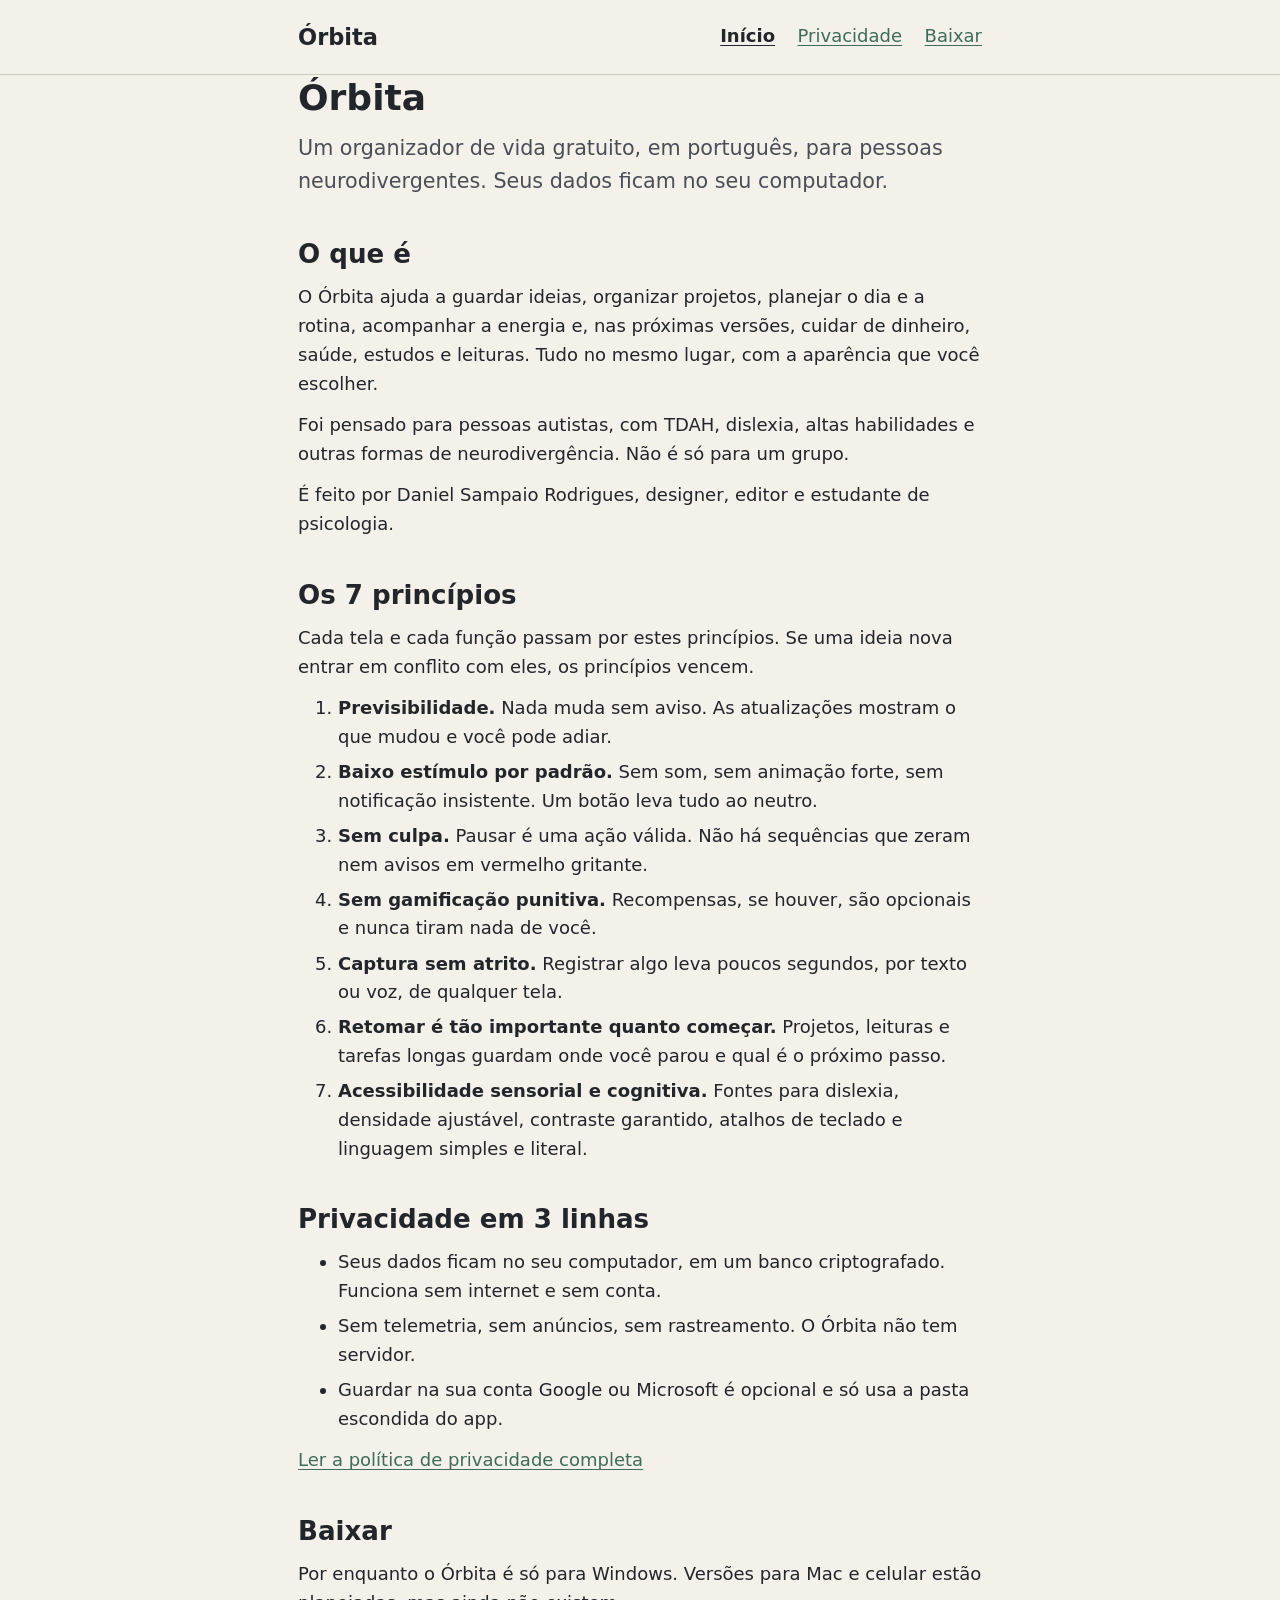
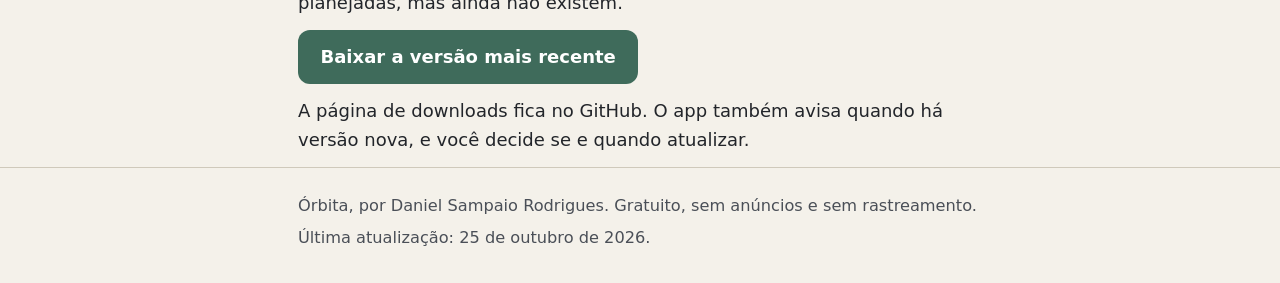
==== index.html @ ed826927 "Páginas públicas: apresentação e política de privacidade Co-Authored-By: Claude Opus 5.5 <noreply@an" ====
<!doctype html>
<html lang="pt-BR">
<head>
  <meta charset="utf-8">
  <meta name="viewport" content="width=device-width, initial-scale=1">
  <title>Órbita – organizador de vida para pessoas neurodivergentes</title>
  <meta name="description" content="O Órbita é um organizador de vida gratuito, em português, para pessoas neurodivergentes. Os dados ficam no seu computador.">
  <meta name="color-scheme" content="light dark">
  <style>
    :root{--bg:#f4f1ea;--fg:#22252a;--muted:#4a4f57;--accent:#3f6b5b;--panel:#ebe7dd;--line:#cfc9bb;--on-accent:#fff}
    @media (prefers-color-scheme:dark){:root{--bg:#15181b;--fg:#e8eae6;--muted:#b4bab4;--accent:#8fc1a9;--panel:#1e2327;--line:#3a4247;--on-accent:#15181b}}
    *{box-sizing:border-box}
    html{font-size:18px;-webkit-text-size-adjust:100%}
    body{margin:0;background:var(--bg);color:var(--fg);font-family:"Atkinson Hyperlegible","Atkinson Hyperlegible Next",system-ui,-apple-system,"Segoe UI",Roboto,"Helvetica Neue",Arial,sans-serif;line-height:1.6}
    .wrap{max-width:40rem;margin:0 auto;padding:0 1rem}
    header{border-bottom:1px solid var(--line)}
    header .wrap{display:flex;flex-wrap:wrap;align-items:center;justify-content:space-between;gap:.5rem 1.5rem;padding-top:.9rem;padding-bottom:.9rem}
    .brand{font-weight:650;font-size:1.25rem;color:var(--fg);text-decoration:none}
    nav ul{list-style:none;margin:0;padding:0;display:flex;flex-wrap:wrap;gap:.25rem 1.25rem}
    a{color:var(--accent);text-decoration:underline;text-underline-offset:.15em;text-decoration-thickness:.08em}
    a:hover{text-decoration-thickness:.16em}
    a:focus-visible{outline:3px solid var(--accent);outline-offset:3px;border-radius:4px}
    nav a[aria-current="page"]{color:var(--fg);font-weight:650}
    main{padding-top:2rem;padding-bottom:3rem}
    h1,h2,h3{font-weight:650;line-height:1.25;margin:2.2rem 0 .6rem}
    h1{font-size:2rem;margin-top:0}
    h2{font-size:1.45rem}
    h3{font-size:1.15rem}
    p,ul,ol{margin:.7rem 0}
    li{margin:.35rem 0}
    .lead{font-size:1.15rem;color:var(--muted)}
    .box{background:var(--panel);border:1px solid var(--line);border-radius:12px;padding:1rem 1.25rem;margin:1.25rem 0}
    .box>:first-child{margin-top:0}.box>:last-child{margin-bottom:0}
    .btn{display:inline-block;background:var(--accent);color:var(--on-accent);font-weight:650;text-decoration:none;padding:.7rem 1.25rem;border-radius:12px}
    .btn:hover{text-decoration:underline}
    .btn:focus-visible{outline:3px solid var(--fg);outline-offset:3px}
    footer{border-top:1px solid var(--line);color:var(--muted);font-size:.9rem}
    footer .wrap{padding-top:1.1rem;padding-bottom:1.5rem}
    footer p{margin:.3rem 0}
    code{font-family:ui-monospace,Consolas,monospace;font-size:.9em;background:var(--panel);padding:.05em .3em;border-radius:6px}
    @media (max-width:30rem){html{font-size:17px}h1{font-size:1.7rem}}
  </style>
</head>
<body>
<header><div class="wrap"><a class="brand" href="index.html">Órbita</a><nav aria-label="Principal"><ul><li><a href="index.html" aria-current="page">Início</a></li><li><a href="privacidade.html">Privacidade</a></li><li><a href="https://github.com/DanielSampaioRodrigues/orbita-versoes/releases/latest">Baixar</a></li></ul></nav></div></header>
<main class="wrap">
  <h1>Órbita</h1>
  <p class="lead">Um organizador de vida gratuito, em português, para pessoas neurodivergentes. Seus dados ficam no seu computador.</p>

  <h2>O que é</h2>
  <p>O Órbita ajuda a guardar ideias, organizar projetos, planejar o dia e a rotina, acompanhar a energia e, nas próximas versões, cuidar de dinheiro, saúde, estudos e leituras. Tudo no mesmo lugar, com a aparência que você escolher.</p>
  <p>Foi pensado para pessoas autistas, com TDAH, dislexia, altas habilidades e outras formas de neurodivergência. Não é só para um grupo.</p>
  <p>É feito por Daniel Sampaio Rodrigues, designer, editor e estudante de psicologia.</p>

  <h2>Os 7 princípios</h2>
  <p>Cada tela e cada função passam por estes princípios. Se uma ideia nova entrar em conflito com eles, os princípios vencem.</p>
  <ol>
    <li><strong>Previsibilidade.</strong> Nada muda sem aviso. As atualizações mostram o que mudou e você pode adiar.</li>
    <li><strong>Baixo estímulo por padrão.</strong> Sem som, sem animação forte, sem notificação insistente. Um botão leva tudo ao neutro.</li>
    <li><strong>Sem culpa.</strong> Pausar é uma ação válida. Não há sequências que zeram nem avisos em vermelho gritante.</li>
    <li><strong>Sem gamificação punitiva.</strong> Recompensas, se houver, são opcionais e nunca tiram nada de você.</li>
    <li><strong>Captura sem atrito.</strong> Registrar algo leva poucos segundos, por texto ou voz, de qualquer tela.</li>
    <li><strong>Retomar é tão importante quanto começar.</strong> Projetos, leituras e tarefas longas guardam onde você parou e qual é o próximo passo.</li>
    <li><strong>Acessibilidade sensorial e cognitiva.</strong> Fontes para dislexia, densidade ajustável, contraste garantido, atalhos de teclado e linguagem simples e literal.</li>
  </ol>

  <h2>Privacidade em 3 linhas</h2>
  <ul>
    <li>Seus dados ficam no seu computador, em um banco criptografado. Funciona sem internet e sem conta.</li>
    <li>Sem telemetria, sem anúncios, sem rastreamento. O Órbita não tem servidor.</li>
    <li>Guardar na sua conta Google ou Microsoft é opcional e só usa a pasta escondida do app.</li>
  </ul>
  <p><a href="privacidade.html">Ler a política de privacidade completa</a></p>

  <h2>Baixar</h2>
  <p>Por enquanto o Órbita é só para Windows. Versões para Mac e celular estão planejadas, mas ainda não existem.</p>
  <p><a class="btn" href="https://github.com/DanielSampaioRodrigues/orbita-versoes/releases/latest">Baixar a versão mais recente</a></p>
  <p>A página de downloads fica no GitHub. O app também avisa quando há versão nova, e você decide se e quando atualizar.</p>
</main>
<footer><div class="wrap"><p>Órbita, por Daniel Sampaio Rodrigues. Gratuito, sem anúncios e sem rastreamento.</p><p>Última atualização: 25 de outubro de 2026.</p></div></footer>
</body>
</html>
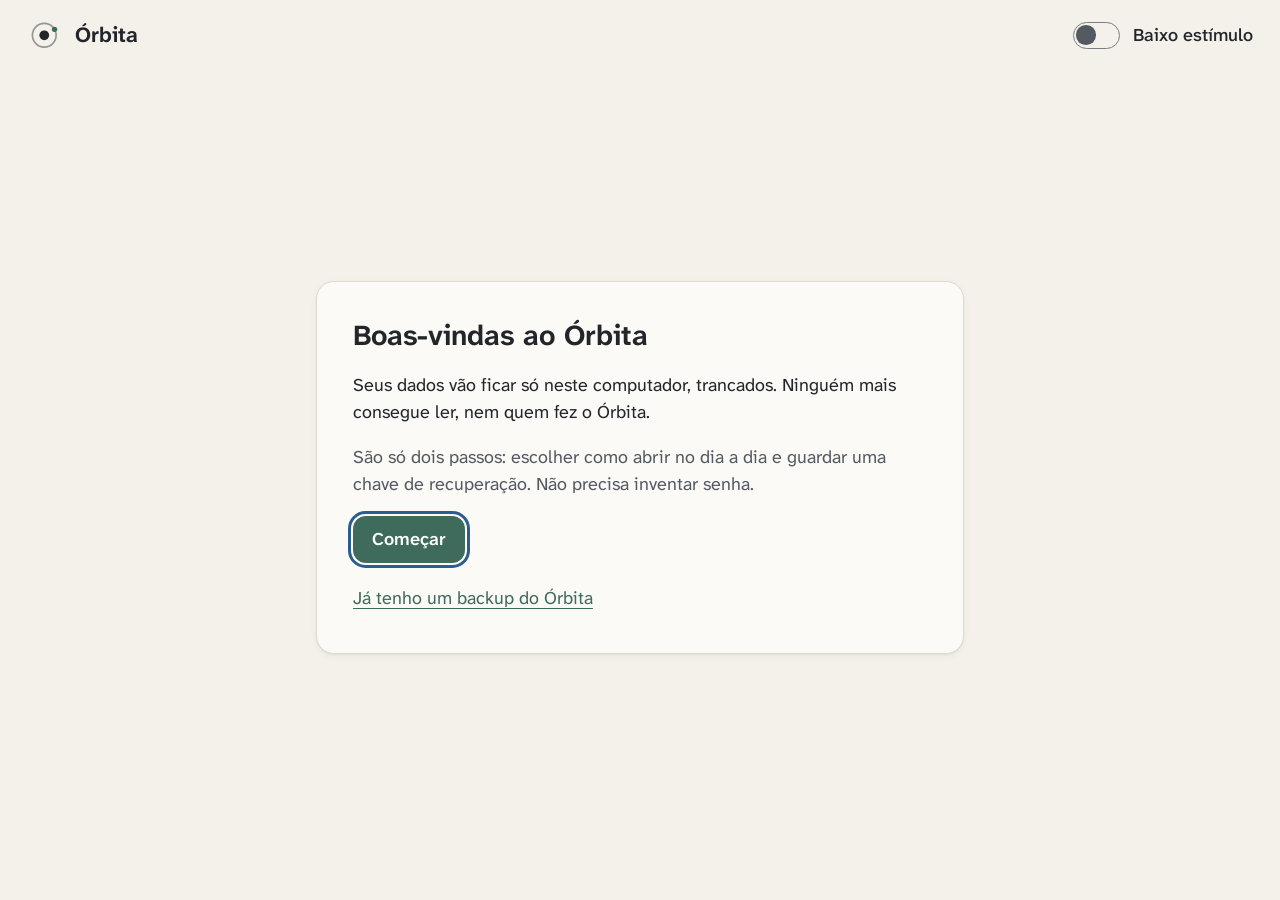
==== commit 56440214: "Versão de navegador 0.44.4 Arquivos prontos da versão de navegador (iPad) do Órbita, montados a part" ====
--- a/index.html
+++ b/index.html
@@ -1,82 +1,20 @@
 <!doctype html>
 <html lang="pt-BR">
-<head>
-  <meta charset="utf-8">
-  <meta name="viewport" content="width=device-width, initial-scale=1">
-  <title>Órbita – organizador de vida para pessoas neurodivergentes</title>
-  <meta name="description" content="O Órbita é um organizador de vida gratuito, em português, para pessoas neurodivergentes. Os dados ficam no seu computador.">
-  <meta name="color-scheme" content="light dark">
-  <style>
-    :root{--bg:#f4f1ea;--fg:#22252a;--muted:#4a4f57;--accent:#3f6b5b;--panel:#ebe7dd;--line:#cfc9bb;--on-accent:#fff}
-    @media (prefers-color-scheme:dark){:root{--bg:#15181b;--fg:#e8eae6;--muted:#b4bab4;--accent:#8fc1a9;--panel:#1e2327;--line:#3a4247;--on-accent:#15181b}}
-    *{box-sizing:border-box}
-    html{font-size:18px;-webkit-text-size-adjust:100%}
-    body{margin:0;background:var(--bg);color:var(--fg);font-family:"Atkinson Hyperlegible","Atkinson Hyperlegible Next",system-ui,-apple-system,"Segoe UI",Roboto,"Helvetica Neue",Arial,sans-serif;line-height:1.6}
-    .wrap{max-width:40rem;margin:0 auto;padding:0 1rem}
-    header{border-bottom:1px solid var(--line)}
-    header .wrap{display:flex;flex-wrap:wrap;align-items:center;justify-content:space-between;gap:.5rem 1.5rem;padding-top:.9rem;padding-bottom:.9rem}
-    .brand{font-weight:650;font-size:1.25rem;color:var(--fg);text-decoration:none}
-    nav ul{list-style:none;margin:0;padding:0;display:flex;flex-wrap:wrap;gap:.25rem 1.25rem}
-    a{color:var(--accent);text-decoration:underline;text-underline-offset:.15em;text-decoration-thickness:.08em}
-    a:hover{text-decoration-thickness:.16em}
-    a:focus-visible{outline:3px solid var(--accent);outline-offset:3px;border-radius:4px}
-    nav a[aria-current="page"]{color:var(--fg);font-weight:650}
-    main{padding-top:2rem;padding-bottom:3rem}
-    h1,h2,h3{font-weight:650;line-height:1.25;margin:2.2rem 0 .6rem}
-    h1{font-size:2rem;margin-top:0}
-    h2{font-size:1.45rem}
-    h3{font-size:1.15rem}
-    p,ul,ol{margin:.7rem 0}
-    li{margin:.35rem 0}
-    .lead{font-size:1.15rem;color:var(--muted)}
-    .box{background:var(--panel);border:1px solid var(--line);border-radius:12px;padding:1rem 1.25rem;margin:1.25rem 0}
-    .box>:first-child{margin-top:0}.box>:last-child{margin-bottom:0}
-    .btn{display:inline-block;background:var(--accent);color:var(--on-accent);font-weight:650;text-decoration:none;padding:.7rem 1.25rem;border-radius:12px}
-    .btn:hover{text-decoration:underline}
-    .btn:focus-visible{outline:3px solid var(--fg);outline-offset:3px}
-    footer{border-top:1px solid var(--line);color:var(--muted);font-size:.9rem}
-    footer .wrap{padding-top:1.1rem;padding-bottom:1.5rem}
-    footer p{margin:.3rem 0}
-    code{font-family:ui-monospace,Consolas,monospace;font-size:.9em;background:var(--panel);padding:.05em .3em;border-radius:6px}
-    @media (max-width:30rem){html{font-size:17px}h1{font-size:1.7rem}}
-  </style>
-</head>
-<body>
-<header><div class="wrap"><a class="brand" href="index.html">Órbita</a><nav aria-label="Principal"><ul><li><a href="index.html" aria-current="page">Início</a></li><li><a href="privacidade.html">Privacidade</a></li><li><a href="https://github.com/DanielSampaioRodrigues/orbita-versoes/releases/latest">Baixar</a></li></ul></nav></div></header>
-<main class="wrap">
-  <h1>Órbita</h1>
-  <p class="lead">Um organizador de vida gratuito, em português, para pessoas neurodivergentes. Seus dados ficam no seu computador.</p>
-
-  <h2>O que é</h2>
-  <p>O Órbita ajuda a guardar ideias, organizar projetos, planejar o dia e a rotina, acompanhar a energia e, nas próximas versões, cuidar de dinheiro, saúde, estudos e leituras. Tudo no mesmo lugar, com a aparência que você escolher.</p>
-  <p>Foi pensado para pessoas autistas, com TDAH, dislexia, altas habilidades e outras formas de neurodivergência. Não é só para um grupo.</p>
-  <p>É feito por Daniel Sampaio Rodrigues, designer, editor e estudante de psicologia.</p>
-
-  <h2>Os 7 princípios</h2>
-  <p>Cada tela e cada função passam por estes princípios. Se uma ideia nova entrar em conflito com eles, os princípios vencem.</p>
-  <ol>
-    <li><strong>Previsibilidade.</strong> Nada muda sem aviso. As atualizações mostram o que mudou e você pode adiar.</li>
-    <li><strong>Baixo estímulo por padrão.</strong> Sem som, sem animação forte, sem notificação insistente. Um botão leva tudo ao neutro.</li>
-    <li><strong>Sem culpa.</strong> Pausar é uma ação válida. Não há sequências que zeram nem avisos em vermelho gritante.</li>
-    <li><strong>Sem gamificação punitiva.</strong> Recompensas, se houver, são opcionais e nunca tiram nada de você.</li>
-    <li><strong>Captura sem atrito.</strong> Registrar algo leva poucos segundos, por texto ou voz, de qualquer tela.</li>
-    <li><strong>Retomar é tão importante quanto começar.</strong> Projetos, leituras e tarefas longas guardam onde você parou e qual é o próximo passo.</li>
-    <li><strong>Acessibilidade sensorial e cognitiva.</strong> Fontes para dislexia, densidade ajustável, contraste garantido, atalhos de teclado e linguagem simples e literal.</li>
-  </ol>
-
-  <h2>Privacidade em 3 linhas</h2>
-  <ul>
-    <li>Seus dados ficam no seu computador, em um banco criptografado. Funciona sem internet e sem conta.</li>
-    <li>Sem telemetria, sem anúncios, sem rastreamento. O Órbita não tem servidor.</li>
-    <li>Guardar na sua conta Google ou Microsoft é opcional e só usa a pasta escondida do app.</li>
-  </ul>
-  <p><a href="privacidade.html">Ler a política de privacidade completa</a></p>
-
-  <h2>Baixar</h2>
-  <p>Por enquanto o Órbita é só para Windows. Versões para Mac e celular estão planejadas, mas ainda não existem.</p>
-  <p><a class="btn" href="https://github.com/DanielSampaioRodrigues/orbita-versoes/releases/latest">Baixar a versão mais recente</a></p>
-  <p>A página de downloads fica no GitHub. O app também avisa quando há versão nova, e você decide se e quando atualizar.</p>
-</main>
-<footer><div class="wrap"><p>Órbita, por Daniel Sampaio Rodrigues. Gratuito, sem anúncios e sem rastreamento.</p><p>Última atualização: 25 de outubro de 2026.</p></div></footer>
-</body>
+  <head>
+    <meta charset="UTF-8" />
+    <meta name="viewport" content="width=device-width, initial-scale=1.0, viewport-fit=cover" />
+    <title>Órbita</title>
+    <script type="module" crossorigin src="./assets/index-BntB3sPB.js"></script>
+    <link rel="stylesheet" crossorigin href="./assets/index-CWTsetnq.css">
+      <link rel="manifest" href="./manifest.webmanifest" />
+    <link rel="apple-touch-icon" href="./icone-180.png" />
+    <meta name="apple-mobile-web-app-capable" content="yes" />
+    <meta name="mobile-web-app-capable" content="yes" />
+    <meta name="apple-mobile-web-app-title" content="Órbita" />
+    <meta name="apple-mobile-web-app-status-bar-style" content="default" />
+    <meta name="theme-color" content="#f3efe6" />
+  </head>
+  <body>
+    <div id="raiz"></div>
+  </body>
 </html>
--- a/assets/index-CWTsetnq.css
+++ b/assets/index-CWTsetnq.css
@@ -0,0 +1 @@
+@font-face{font-family:Atkinson Hyperlegible Next Variable;font-style:normal;font-display:swap;font-weight:200 800;src:url(./atkinson-hyperlegible-next-latin-ext-wght-normal-C6vrW8VD.woff2)format("woff2-variations");unicode-range:U+100-2BA,U+2BD-2C5,U+2C7-2CC,U+2CE-2D7,U+2DD-2FF,U+304,U+308,U+329,U+1D00-1DBF,U+1E00-1E9F,U+1EF2-1EFF,U+2020,U+20A0-20AB,U+20AD-20C0,U+2113,U+2C60-2C7F,U+A720-A7FF}@font-face{font-family:Atkinson Hyperlegible Next Variable;font-style:normal;font-display:swap;font-weight:200 800;src:url(./atkinson-hyperlegible-next-latin-wght-normal-BcXVPD7q.woff2)format("woff2-variations");unicode-range:U+??,U+131,U+152-153,U+2BB-2BC,U+2C6,U+2DA,U+2DC,U+304,U+308,U+329,U+2000-206F,U+20AC,U+2122,U+2191,U+2193,U+2212,U+2215,U+FEFF,U+FFFD}@font-face{font-family:Lexend Variable;font-style:normal;font-display:swap;font-weight:100 900;src:url(./lexend-vietnamese-wght-normal-RvljkFvg.woff2)format("woff2-variations");unicode-range:U+102-103,U+110-111,U+128-129,U+168-169,U+1A0-1A1,U+1AF-1B0,U+300-301,U+303-304,U+308-309,U+323,U+329,U+1EA0-1EF9,U+20AB}@font-face{font-family:Lexend Variable;font-style:normal;font-display:swap;font-weight:100 900;src:url(./lexend-latin-ext-wght-normal-B6JQhE1e.woff2)format("woff2-variations");unicode-range:U+100-2BA,U+2BD-2C5,U+2C7-2CC,U+2CE-2D7,U+2DD-2FF,U+304,U+308,U+329,U+1D00-1DBF,U+1E00-1E9F,U+1EF2-1EFF,U+2020,U+20A0-20AB,U+20AD-20C0,U+2113,U+2C60-2C7F,U+A720-A7FF}@font-face{font-family:Lexend Variable;font-style:normal;font-display:swap;font-weight:100 900;src:url(./lexend-latin-wght-normal-ci0D1wrL.woff2)format("woff2-variations");unicode-range:U+??,U+131,U+152-153,U+2BB-2BC,U+2C6,U+2DA,U+2DC,U+304,U+308,U+329,U+2000-206F,U+20AC,U+2122,U+2191,U+2193,U+2212,U+2215,U+FEFF,U+FFFD}@font-face{font-family:OpenDyslexic;font-style:normal;font-weight:400;font-display:swap;src:url(./OpenDyslexic-Regular-lDhYFwX0.woff2)format("woff2")}@font-face{font-family:OpenDyslexic;font-style:normal;font-weight:700;font-display:swap;src:url(./OpenDyslexic-Bold---3zZrhu.woff2)format("woff2")}:root{--fonte-texto:"Atkinson Hyperlegible Next Variable", "Segoe UI", sans-serif;--tamanho-base:18px;--densidade:1;--espaco-letras:0em;--altura-linha:1.5;--espaco-1:calc(.25rem * var(--densidade));--espaco-2:calc(.5rem * var(--densidade));--espaco-3:calc(.75rem * var(--densidade));--espaco-4:calc(1rem * var(--densidade));--espaco-5:calc(1.5rem * var(--densidade));--espaco-6:calc(2rem * var(--densidade));--espaco-7:calc(3rem * var(--densidade));--multiplicador-cantos:1;--canto-pequeno:calc(.4rem * var(--multiplicador-cantos));--canto:calc(.7rem * var(--multiplicador-cantos));--canto-grande:calc(1rem * var(--multiplicador-cantos));--fundo-imagem:none;--fundo-tamanho:auto;--fundo-repetir:no-repeat;--fundo-desfoque:0px;--fundo-escurecimento:0;--opacidade-paineis:1;--opacidade-cartoes:1;--sombra:0 1px 2px #0000000d, 0 2px 8px #0000000a;--transicao:.12s ease-out;--largura-leitura:44rem}:root[data-modo=escuro]{--sombra:0 1px 2px #0000004d}:root[data-sem-sombra=true]{--sombra:none}:root[data-baixo-estimulo=true]{--transicao:0s;--sombra:none}@media (prefers-reduced-motion:reduce){:root{--transicao:0s}}:root[data-baixo-estimulo=true] *,:root[data-baixo-estimulo=true] :before,:root[data-baixo-estimulo=true] :after{transition:none!important;animation:none!important}*{box-sizing:border-box}html{font-size:var(--tamanho-base);background:var(--cor-fundo)}body:before,body:after{content:"";z-index:-1;pointer-events:none;position:fixed}body:before{inset:calc(-2 * var(--fundo-desfoque));background-image:var(--fundo-imagem);background-size:var(--fundo-tamanho);background-repeat:var(--fundo-repetir);filter:blur(var(--fundo-desfoque));background-position:50%}body:after{background:rgb(0 0 0/var(--fundo-escurecimento));inset:0}html,body,#raiz{height:100%;margin:0}body{color:var(--cor-texto);font-family:var(--fonte-texto);line-height:var(--altura-linha);letter-spacing:var(--espaco-letras);word-spacing:calc(var(--espaco-letras) * 2);-webkit-font-smoothing:antialiased;text-rendering:optimizelegibility}h1,h2,h3{margin:0;font-weight:650;line-height:1.25}h1{font-size:1.75rem}h2{font-size:1.15rem}h3{font-size:1.05rem}p{margin:0}:focus-visible,[data-focus-visible]{outline:3px solid var(--cor-foco);outline-offset:2px}:focus:not(:focus-visible):not([data-focus-visible]){outline:none}::selection{background:var(--cor-destaque);color:var(--cor-texto-sobre-destaque)}kbd{letter-spacing:0;border:1px solid var(--cor-borda-controle);border-radius:var(--canto-pequeno);background:var(--cor-superficie);min-width:1.8em;color:var(--cor-texto);text-align:center;border-bottom-width:2px;padding:.1em .5em;font-family:inherit;font-size:.85em;font-weight:600;display:inline-block}svg[stroke-linecap]{stroke-width:var(--traco-icone,2);stroke-linecap:var(--pontas-icone,round);stroke-linejoin:var(--juncao-icone,round)}[data-icones-efeito=nenhum]{--filtro-icone:none}[data-icones-efeito=rabiscado]{--filtro-icone:url(#orbita-rabiscado)}[data-icones-efeito=carimbo]{--filtro-icone:drop-shadow(.12em .12em 0 color-mix(in srgb, var(--cor-destaque) 70%, transparent))}[data-icones-efeito=brilho]{--filtro-icone:drop-shadow(0 0 .14em color-mix(in srgb, var(--cor-destaque) 80%, transparent))}svg.icone{filter:var(--filtro-icone,none)}:root[data-baixo-estimulo=true] svg.icone{filter:none}:root[data-vidro=true] .cartao,:root[data-vidro=true] .lateral{background:rgb(var(--cor-superficie-rgb) / var(--opacidade-cartoes));-webkit-backdrop-filter:blur(12px);backdrop-filter:blur(12px)}:root[data-contorno=true] :is(.conteudo,.lateral),:root[data-contorno=true] :is(.conteudo,.lateral) *{--halo:rgb(var(--cor-fundo-rgb));text-shadow:0 0 1px var(--halo), 0 0 1px var(--halo), 0 0 2px var(--halo), 0 0 3px var(--halo), 0 0 6px var(--halo), 0 0 12px var(--halo)}:root[data-contorno=true] :is(.botao.principal,.botao.principal *,.segmentado-opcao[data-selected],.segmentado-opcao[data-selected] *,input,textarea,kbd){text-shadow:none}:root[data-contorno=true][data-vidro=true] :is(.cartao,.lateral){background:rgb(var(--cor-superficie-rgb) / max(var(--opacidade-cartoes), .6))}:root[data-contorno=true] .conteudo :is(h1,h2,h3,p,.link):not(.cartao *,.cartao,.janela *,.botao *,.previa-tema *){background:rgb(var(--cor-fundo-rgb) / .72);width:-moz-fit-content;width:fit-content;box-shadow:0 0 0 .3em rgb(var(--cor-fundo-rgb) / .72);border-radius:var(--canto-pequeno)}:root[data-contorno=true] :is(.previa-tema,.previa-tema *){text-shadow:none}.botao{justify-content:center;align-items:center;gap:var(--espaco-2);min-height:2.5rem;padding:var(--espaco-2) var(--espaco-4);border:1px solid var(--cor-borda-controle);border-radius:var(--canto);background:var(--cor-superficie);color:var(--cor-texto);font:inherit;cursor:pointer;transition:background var(--transicao), border-color var(--transicao);font-weight:600;display:inline-flex}.botao[data-hovered]{background:var(--cor-superficie-alternativa)}.botao.principal{background:var(--cor-destaque);border-color:var(--cor-destaque);color:var(--cor-texto-sobre-destaque)}.botao.principal[data-hovered]{filter:brightness(1.08)}:root[data-modo=escuro] .botao.principal[data-hovered]{filter:brightness(.92)}.botao-icone{border-radius:var(--canto);width:2.4rem;height:2.4rem;color:var(--cor-texto-suave);cursor:pointer;background:0 0;border:none;place-items:center;display:inline-grid}.botao-icone[data-hovered]{background:var(--cor-superficie-alternativa);color:var(--cor-texto)}.campo{gap:var(--espaco-2);flex-direction:column;display:flex}.campo-rotulo{font-weight:600}.campo-ajuda{color:var(--cor-texto-suave);font-size:.9rem}.segmentado{gap:var(--espaco-1);padding:var(--espaco-1);border:1px solid var(--cor-borda-controle);border-radius:var(--canto);background:var(--cor-fundo);flex-wrap:wrap;width:-moz-fit-content;width:fit-content;max-width:100%;display:flex}.segmentado-opcao{padding:var(--espaco-1) var(--espaco-3);border-radius:calc(var(--canto) - .2rem);min-height:2.1rem;color:var(--cor-texto-suave);cursor:pointer;transition:background var(--transicao), color var(--transicao);align-items:center;display:inline-flex}.segmentado-opcao[data-hovered]{color:var(--cor-texto);background:var(--cor-superficie-alternativa)}.segmentado-opcao[data-selected]{background:var(--cor-destaque);color:var(--cor-texto-sobre-destaque);font-weight:600}.interruptor{align-items:center;gap:var(--espaco-3);cursor:pointer;font-weight:600;display:inline-flex}.interruptor.compacto{font-weight:500}.interruptor-trilho{border:1px solid var(--cor-borda-controle);background:var(--cor-fundo);width:2.6rem;height:1.5rem;transition:background var(--transicao);border-radius:999px;flex:none;padding:.15rem}.interruptor-bolinha{background:var(--cor-texto-suave);width:calc(1.2rem - 2px);height:calc(1.2rem - 2px);transition:transform var(--transicao);border-radius:50%;display:block}.interruptor[data-selected] .interruptor-trilho{background:var(--cor-destaque);border-color:var(--cor-destaque)}.interruptor[data-selected] .interruptor-bolinha{background:var(--cor-texto-sobre-destaque);transform:translate(1.1rem)}.interruptor[data-focus-visible]{outline:none}.interruptor[data-focus-visible] .interruptor-trilho{outline:3px solid var(--cor-foco);outline-offset:2px}.cartao{gap:var(--espaco-5);padding:var(--espaco-5);border:1px solid var(--cor-borda);border-radius:var(--canto-grande);background:var(--cor-superficie);box-shadow:var(--sombra);flex-direction:column;display:flex}.lista-simples{gap:var(--espaco-2);margin:0;padding-left:1.2em;display:grid}.teclas{align-items:center;gap:var(--espaco-1);flex-wrap:wrap;display:inline-flex}.teclas-ou{color:var(--cor-texto-suave);padding:0 var(--espaco-1);font-size:.9em}.sobreposicao{z-index:100;padding:var(--espaco-5);background:#14161a73;place-items:center;display:grid;position:fixed;inset:0}.janela{border:1px solid var(--cor-borda);border-radius:var(--canto-grande);background:var(--cor-superficie);width:min(40rem,100%);max-height:100%;overflow:auto;box-shadow:0 8px 32px #0000002e}.janela.pequena{width:min(30rem,100%)}.janela.larga{width:min(60rem,100%)}.janela-dialogo{gap:var(--espaco-4);padding:var(--espaco-5) var(--espaco-6) var(--espaco-6);outline:none;flex-direction:column;display:flex}.janela-dialogo h2{font-size:1.35rem}.janela-topo{justify-content:space-between;align-items:center;gap:var(--espaco-4);display:flex}.janela-subtitulo{margin-top:var(--espaco-3);text-transform:uppercase;letter-spacing:.06em;color:var(--cor-texto-suave);font-size:.85rem;font-weight:650}.janela-acoes{justify-content:flex-end;gap:var(--espaco-3);margin-top:var(--espaco-3);flex-wrap:wrap;display:flex}.lista-atalhos{margin:0;display:grid}.lista-atalhos>div{justify-content:space-between;align-items:center;gap:var(--espaco-4);padding:var(--espaco-2) 0;border-bottom:1px solid var(--cor-borda);display:flex}.lista-atalhos>div:last-child{border-bottom:none}.lista-atalhos dd{flex:none;margin:0}.entrada{border:1px solid var(--cor-borda-controle);border-radius:var(--canto);background:var(--cor-superficie);align-items:stretch;display:flex;overflow:hidden}.entrada:focus-within{outline:3px solid var(--cor-foco);outline-offset:2px}.entrada-texto{min-width:0;min-height:2.75rem;padding:var(--espaco-2) var(--espaco-3);color:var(--cor-texto);font:inherit;letter-spacing:inherit;background:0 0;border:none;flex:1}.entrada-texto:focus{outline:none}.entrada-texto.sozinha{border:1px solid var(--cor-borda-controle);border-radius:var(--canto);background:var(--cor-superficie)}.entrada-texto.sozinha[data-focused]{outline:3px solid var(--cor-foco);outline-offset:2px}.entrada-botao{border:none;border-left:1px solid var(--cor-borda);width:2.75rem;color:var(--cor-texto-suave);cursor:pointer;background:0 0;place-items:center;display:grid}.entrada-botao[data-hovered]{color:var(--cor-texto);background:var(--cor-superficie-alternativa)}.entrada-botao[data-focus-visible]{outline-offset:-3px}.aviso{padding:var(--espaco-2) var(--espaco-3);border-left:4px solid var(--cor-atencao);border-radius:var(--canto-pequeno);background:var(--cor-superficie-alternativa);color:var(--cor-texto)}.aviso-ok,.aviso-info{border-left-color:var(--cor-destaque)}.texto-suave{color:var(--cor-texto-suave)}.visualmente-oculto{clip:rect(0 0 0 0);white-space:nowrap;width:1px;height:1px;position:absolute;overflow:hidden}.botoes{gap:var(--espaco-3);flex-wrap:wrap;align-items:center;display:flex}.links{gap:var(--espaco-2) var(--espaco-5);flex-wrap:wrap;display:flex}.link{padding:var(--espaco-1) 0;color:var(--cor-destaque);font:inherit;text-underline-offset:.2em;cursor:pointer;background:0 0;border:none;place-self:flex-start start;text-decoration:underline}.link[data-hovered]{color:var(--cor-texto)}.botao[data-disabled]{opacity:.55;cursor:not-allowed}.botoes-grandes{gap:var(--espaco-3);display:grid}.botao.grande{min-height:3.5rem;padding:var(--espaco-3) var(--espaco-4);justify-content:flex-start;gap:var(--espaco-3)}.opcoes-cartao{gap:var(--espaco-2);display:grid}.opcao-cartao{gap:var(--espaco-3);padding:var(--espaco-3) var(--espaco-4);border:1px solid var(--cor-borda-controle);border-radius:var(--canto);background:var(--cor-superficie);cursor:pointer;transition:background var(--transicao), border-color var(--transicao);align-items:flex-start;display:flex}.opcao-cartao[data-hovered]{background:var(--cor-superficie-alternativa)}.opcao-cartao[data-selected]{border-color:var(--cor-destaque);box-shadow:inset 0 0 0 1px var(--cor-destaque)}.opcao-cartao-marca{border:2px solid var(--cor-borda-controle);border-radius:50%;flex:none;width:1.15rem;height:1.15rem;margin-top:.2em}.opcao-cartao[data-selected] .opcao-cartao-marca{border-color:var(--cor-destaque);background:radial-gradient(circle, var(--cor-destaque) 0 45%, transparent 50%)}.opcao-cartao-texto{gap:var(--espaco-1);display:grid}.opcao-cartao-nome{gap:var(--espaco-2);flex-wrap:wrap;align-items:center;font-weight:650;display:flex}.opcao-cartao-descricao{color:var(--cor-texto-suave)}.selo{background:var(--cor-destaque);color:var(--cor-texto-sobre-destaque);border-radius:999px;padding:.1em .6em;font-size:.75rem;font-weight:650}.chave{gap:var(--espaco-4);display:grid}.chave-palavras{padding:var(--espaco-4);gap:var(--espaco-2) var(--espaco-4);border:1px dashed var(--cor-borda-controle);border-radius:var(--canto);background:var(--cor-fundo);grid-template-columns:repeat(auto-fill,minmax(10rem,1fr));margin:0;list-style:none;display:grid}.chave-palavras li{align-items:baseline;gap:var(--espaco-3);display:flex}.chave-numero{color:var(--cor-texto-suave);text-align:right;min-width:1.2em;font-size:.9rem}.chave-palavra{letter-spacing:.03em;font-size:1.2rem;font-weight:650}.so-impressao{display:none}@media print{body *{visibility:hidden!important}.so-impressao,.so-impressao *{visibility:visible!important}.so-impressao{font:14pt/1.8 var(--fonte-texto);color:#000;white-space:pre-wrap;background:#fff;padding:2cm;display:block;position:fixed;inset:0}}.palavras-grade{gap:var(--espaco-3) var(--espaco-4);grid-template-columns:repeat(auto-fill,minmax(11rem,1fr));display:grid}.palavra-estado{min-height:1.4em;color:var(--cor-texto-suave);gap:var(--espaco-1);align-items:center;font-size:.85rem;display:inline-flex}.palavra-estado.ok{color:var(--cor-destaque)}.formulario{gap:var(--espaco-4);flex-direction:column;display:flex}.linha-campo{gap:var(--espaco-3);flex-wrap:wrap;align-items:flex-end;display:flex}.linha-campo .campo{flex:1;min-width:14rem}.linha-ajuste{justify-content:space-between;align-items:center;gap:var(--espaco-4);flex-wrap:wrap;display:flex}.lista-notas{margin:0;padding:0;list-style:none;display:grid}.lista-notas li{gap:var(--espaco-3);padding:var(--espaco-2) 0;border-bottom:1px solid var(--cor-borda);grid-template-columns:1fr auto auto;align-items:center;display:grid}.lista-notas li:last-child{border-bottom:none}.nota-texto{overflow-wrap:anywhere}.nota-data{color:var(--cor-texto-suave);font-size:.85rem}.cartao>.botao{align-self:flex-start}.quebra{overflow-wrap:anywhere}.pequeno{font-size:.85rem}.com-icone{align-items:center;gap:var(--espaco-2);display:inline-flex}.multilinha{resize:vertical;min-height:5rem;line-height:inherit}.lista-cartoes{gap:var(--espaco-3);margin:0;padding:0;list-style:none;display:grid}.cartao.compacto{padding:var(--espaco-4);gap:var(--espaco-3)}.cartao-projeto{text-align:left;width:100%;font:inherit;color:inherit;cursor:pointer;transition:border-color var(--transicao), background var(--transicao);flex-direction:row;justify-content:space-between;align-items:center;display:flex}.cartao-projeto[data-hovered]{border-color:var(--cor-borda-controle);background:var(--cor-superficie-alternativa)}.cartao-projeto-texto{gap:var(--espaco-1);min-width:0;display:grid}.cartao-projeto-titulo{font-size:1.05rem;font-weight:650}.cartao-projeto-seta{color:var(--cor-texto-suave);flex:none}.etiqueta-estado{border:1px solid var(--cor-borda-controle);color:var(--cor-texto-suave);background:var(--cor-superficie);border-radius:999px;flex:none;padding:.15em .7em;font-size:.8rem;font-weight:650}.estado-ativo,.estado-fazendo{border-color:var(--cor-destaque);color:var(--cor-destaque)}.menu-popover{border:1px solid var(--cor-borda-controle);border-radius:var(--canto);background:var(--cor-superficie);min-width:13rem;padding:var(--espaco-1);box-shadow:0 6px 24px #00000024}.menu{outline:none;display:grid}.menu-item{padding:var(--espaco-2) var(--espaco-3);border-radius:var(--canto-pequeno);cursor:pointer;outline:none}.menu-item[data-focused]{background:var(--cor-superficie-alternativa)}.menu-item[data-focus-visible]{outline:3px solid var(--cor-foco);outline-offset:-3px}.caixa{align-items:flex-start;gap:var(--espaco-3);cursor:pointer;flex:1;min-width:0;display:inline-flex}.caixa-quadrado{border:2px solid var(--cor-borda-controle);border-radius:var(--canto-pequeno);color:#0000;flex:none;place-items:center;width:1.25rem;height:1.25rem;margin-top:.15em;display:grid}.caixa-quadrado svg{width:.9rem;height:.9rem}.caixa[data-selected] .caixa-quadrado{background:var(--cor-destaque);border-color:var(--cor-destaque);color:var(--cor-texto-sobre-destaque)}.caixa[data-focus-visible]{outline:none}.caixa[data-focus-visible] .caixa-quadrado{outline:3px solid var(--cor-foco);outline-offset:2px}.recado-area{left:50%;bottom:var(--espaco-5);z-index:20;pointer-events:none;position:fixed;transform:translate(-50%)}.recado{padding:var(--espaco-2) var(--espaco-4);border-radius:var(--canto);background:var(--cor-texto);color:var(--cor-fundo);box-shadow:0 4px 16px #0000002e}button.segmentado-opcao{font:inherit;letter-spacing:inherit;background:0 0;border:none}.linha-campos{gap:var(--espaco-3);flex-wrap:wrap;display:flex}.linha-campos .campo{flex:1;min-width:9rem}.janela-acoes .separado{margin-right:auto}input[type=date].entrada-texto,input[type=time].entrada-texto{color-scheme:inherit}.grade-temas,.grade-fundos{gap:var(--espaco-3);grid-template-columns:repeat(auto-fill,minmax(8.5rem,1fr));display:grid}.opcao-tema,.opcao-fundo{gap:var(--espaco-2);padding:var(--espaco-2);border:1px solid var(--cor-borda);border-radius:var(--canto);cursor:pointer;font-size:.9rem;display:grid}.opcao-tema[data-hovered],.opcao-fundo[data-hovered]{background:var(--cor-superficie-alternativa)}.opcao-tema[data-selected],.opcao-fundo[data-selected]{border-color:var(--cor-destaque);box-shadow:inset 0 0 0 2px var(--cor-destaque);font-weight:650}.opcao-tema[data-focus-visible],.opcao-fundo[data-focus-visible]{outline:3px solid var(--cor-foco);outline-offset:2px}.amostra-tema{border:1px solid var(--cor-borda);height:4.5rem;padding:var(--espaco-2);place-items:center;display:grid}.amostra-painel{border:1px solid;border-radius:4px;gap:4px;width:80%;padding:6px;display:grid}.amostra-linha{border-radius:2px;height:4px;display:block}.amostra-linha.curta{width:60%}.amostra-botao{border-radius:3px;width:40%;height:8px;margin-top:2px;display:block}.amostra-fundo{border:1px solid var(--cor-borda);border-radius:var(--canto-pequeno);height:4.5rem;color:var(--cor-texto-suave);background-position:50%;place-items:center;display:grid}.controle-deslizante{gap:var(--espaco-2);display:grid}.trilho{height:1.75rem;position:relative}.trilho:before{content:"";background:var(--cor-superficie-alternativa);border:1px solid var(--cor-borda-controle);border-radius:3px;height:6px;position:absolute;top:50%;left:0;right:0;transform:translateY(-50%)}.trilho-preenchido{background:var(--cor-destaque);border-radius:3px;height:6px;position:absolute;top:50%;left:0;transform:translateY(-50%)}.botao-deslizante{background:var(--cor-superficie);border:2px solid var(--cor-destaque);width:1.4rem;height:1.4rem;box-shadow:var(--sombra);border-radius:50%;top:50%}.botao-deslizante[data-focus-visible]{outline:3px solid var(--cor-foco);outline-offset:2px}.escolha-botao{text-align:left;justify-content:space-between;width:100%;max-width:28rem}.escolha-valor{text-overflow:ellipsis;white-space:nowrap;overflow:hidden}.escolha-valor[data-placeholder]{color:var(--cor-texto-suave)}.escolha-popover{max-height:18rem;min-width:var(--trigger-width);overflow-y:auto}.menu-item[data-selected]{font-weight:650}.barra-progresso{gap:var(--espaco-2);display:grid}.barra-progresso-trilho{background:var(--cor-superficie-alternativa);border:1px solid var(--cor-borda-controle);border-radius:999px;height:.6rem;overflow:hidden}.barra-progresso-preenchido{background:var(--cor-destaque);height:100%}.entrada-botao.gravando,.entrada-botao.gravando[data-hovered]{color:var(--cor-texto-sobre-destaque);background:var(--cor-destaque)}.ditado-situacao{color:var(--cor-texto-suave);margin:0;font-size:.9rem}.ditado-situacao.gravando{color:var(--cor-texto);font-weight:600}.ditado-acoes{margin-top:var(--espaco-1)}.entrada .entrada-texto.multilinha{border:none}.revisao-comparar{gap:var(--espaco-3);display:grid}.revisao-comparar section{gap:var(--espaco-1);display:grid}.revisao-texto{padding:var(--espaco-3);border:1px solid var(--cor-borda);border-radius:var(--canto);white-space:pre-wrap;margin:0}.revisao-texto.revisado{border-color:var(--cor-destaque);border-width:2px}.ditado-ancora{gap:var(--espaco-2);display:grid}.ditado-ancora:empty{display:none}.entrada-botoes-coluna{border-left:1px solid var(--cor-borda);flex-direction:column;display:flex}.entrada-botoes-coluna .entrada-botao{border-left:none;min-height:2.75rem}.rico-caixa{border:1px solid var(--cor-borda-controle);border-radius:var(--canto);background:var(--cor-superficie);overflow:hidden}.rico-caixa:focus-within{outline:3px solid var(--cor-foco);outline-offset:2px}.rico-barra{padding:var(--espaco-1);border-bottom:1px solid var(--cor-borda);background:var(--cor-superficie-alternativa);flex-wrap:wrap;align-items:center;gap:2px;display:flex}.rico-botao{border-radius:var(--canto-pequeno);width:2.25rem;height:2.25rem;color:var(--cor-texto);cursor:pointer;background:0 0;border:1px solid #0000;place-items:center;display:grid}.rico-botao[data-hovered]{background:var(--cor-superficie)}.rico-botao[data-selected]{background:var(--cor-superficie);border-color:var(--cor-borda-controle);color:var(--cor-destaque)}.rico-botao[data-disabled]{opacity:.4;cursor:default}.rico-botao[data-focus-visible]{outline:3px solid var(--cor-foco);outline-offset:-2px}.rico-separador{width:1px;height:1.5rem;margin:0 var(--espaco-1);background:var(--cor-borda)}.rico-espaco{flex:1}.rico-barra .entrada-botao{border-radius:var(--canto-pequeno);border-left:none;width:2.25rem;height:2.25rem}.rico-conteudo{min-height:6rem;max-height:22rem;padding:var(--espaco-2) var(--espaco-3);line-height:var(--altura-linha,1.5);outline:none;overflow-y:auto}.rico-conteudo p,.texto-rico p{margin:0 0 .5em}.rico-conteudo h2,.texto-rico h2{margin:.6em 0 .3em;font-size:1.2em}.rico-conteudo h3,.texto-rico h3{margin:.5em 0 .3em;font-size:1.05em}.rico-conteudo ul,.rico-conteudo ol,.texto-rico ul,.texto-rico ol{margin:0 0 .5em;padding-left:1.4em}.rico-conteudo blockquote,.texto-rico blockquote{padding-left:var(--espaco-3);border-left:3px solid var(--cor-borda-controle);color:var(--cor-texto-suave);margin:0 0 .5em}.rico-conteudo mark,.texto-rico mark{background:color-mix(in srgb, var(--cor-destaque) 22%, transparent);color:inherit;border-radius:2px;padding:0 2px}.rico-conteudo a,.texto-rico a{color:var(--cor-destaque);text-decoration:underline}.rico-conteudo ul[data-type=taskList],.texto-rico ul[data-type=taskList]{padding-left:.2em;list-style:none}.rico-conteudo ul[data-type=taskList] li,.texto-rico ul[data-type=taskList] li{align-items:flex-start;gap:.5em;display:flex}.rico-conteudo ul[data-type=taskList] li>label,.texto-rico ul[data-type=taskList] li>label{margin-top:.2em}.rico-conteudo ul[data-type=taskList] li>div,.texto-rico ul[data-type=taskList] li>div{flex:1}.rico-conteudo p.is-editor-empty:first-child:before{content:attr(data-placeholder);color:var(--cor-texto-suave);float:left;pointer-events:none;height:0}.texto-rico>:last-child,.texto-rico>:last-child>:last-child{margin-bottom:0}.resumo-previa{white-space:pre;width:100%;min-height:18rem;font-family:ui-monospace,Cascadia Code,Consolas,monospace;font-size:.9rem;line-height:1.5;overflow:auto}.livro-cartao{padding:var(--espaco-3) 0;gap:var(--espaco-2);flex-direction:column;display:flex}.livro-cartao+.livro-cartao{border-top:1px solid var(--cor-borda-suave)}.livro-nome{align-items:center;gap:var(--espaco-2);flex-wrap:wrap;display:inline-flex}.livro-alca{color:var(--cor-texto-suave);cursor:grab;touch-action:none;border-radius:var(--raio-1);align-items:center;padding:.1rem;display:inline-flex}.livro-alca:focus-visible{outline:2px solid var(--cor-foco);outline-offset:2px}.livro-cartao.arrastando{opacity:.6}.prateleira-sobre{outline:2px dashed var(--cor-destaque);outline-offset:3px}.livro-selo{background:var(--cor-fundo-suave);color:var(--cor-texto-suave);border:1px solid var(--cor-borda-suave);border-radius:999px;padding:.1rem .5rem;font-size:.8rem}.leitor-tela{z-index:50;background:var(--cor-fundo);flex-direction:column;display:flex;position:fixed;inset:0}.leitor-barra{align-items:center;gap:var(--espaco-3);padding:var(--espaco-2) var(--espaco-3);border-bottom:1px solid var(--cor-borda-suave);flex-wrap:wrap;display:flex}.leitor-titulo{flex:1;min-width:8rem}.leitor-controles{align-items:center;gap:var(--espaco-2);flex-wrap:wrap;display:flex}.leitor-conteudo{flex:1;align-items:stretch;min-height:0;display:flex}.leitor-pagina{flex:1;min-width:0;height:100%;overflow:auto}.leitor-seta{min-width:3rem;color:var(--cor-texto);cursor:pointer;background:0 0;border:none;justify-content:center;align-items:center;display:flex}.leitor-seta[data-hovered]{background:var(--cor-superficie-alternativa)}.leitor-aviso{padding:var(--espaco-3)}.tabela-rolagem{margin:var(--espaco-3) 0;overflow-x:auto}.tabela-dados{border-collapse:collapse;width:100%;font-size:.92rem}.tabela-dados th,.tabela-dados td{padding:var(--espaco-2) var(--espaco-3);text-align:right;white-space:nowrap;border-bottom:1px solid var(--cor-borda-suave)}.tabela-dados th[scope=col]{font-weight:650}.tabela-dados th[scope=row]{text-align:left;font-weight:500}.tabela-dados thead th,.tabela-dados tfoot th,.tabela-dados tfoot td{font-weight:650}.tabela-dados tfoot td,.tabela-dados tfoot th{border-top:2px solid var(--cor-borda);border-bottom:none}.graficos-lado-a-lado{gap:var(--espaco-5);flex-wrap:wrap;align-items:flex-start;display:flex}.graficos-lado-a-lado>div{flex:1;min-width:15rem}.grafico-pizza{gap:var(--espaco-4);flex-wrap:wrap;align-items:center;display:flex}.grafico-legenda{flex:1;min-width:10rem}.grafico-linha{gap:var(--espaco-1);flex-direction:column;display:flex}.grafico-linha svg{width:100%;height:7rem}.grafico-linha-meses{color:var(--cor-texto-suave);justify-content:space-between;margin:0;padding:0;font-size:.8rem;list-style:none;display:flex}.dinheiro-intervalo{gap:var(--espaco-3);margin:var(--espaco-2) 0;flex-wrap:wrap;display:flex}.dinheiro-intervalo .campo{flex:1;min-width:9rem;margin:0}.dinheiro-filtros{align-items:flex-end;gap:var(--espaco-3) var(--espaco-4);margin:var(--espaco-3) 0 var(--espaco-1);flex-wrap:wrap;display:flex}.dinheiro-filtros .campo{flex:1;min-width:12rem;margin:0}.leitor-ajustes{gap:var(--espaco-3);padding:var(--espaco-3) var(--espaco-4);border-bottom:1px solid var(--cor-borda-suave);background:var(--cor-superficie);flex-direction:column;max-height:50vh;display:flex;overflow:auto}.leitor-caneta-barra{align-items:center;gap:var(--espaco-3) var(--espaco-4);padding:var(--espaco-2) var(--espaco-4);border-bottom:1px solid var(--cor-borda-suave);background:var(--cor-superficie);flex-wrap:wrap;display:flex}.leitor-caneta-opcoes{align-items:center;gap:var(--espaco-3) var(--espaco-4);flex-wrap:wrap;display:flex}.leitor-painel{width:min(90vw,22rem);padding:var(--espaco-4);background:var(--cor-superficie);border-left:1px solid var(--cor-borda-suave);z-index:2;position:absolute;top:0;bottom:0;right:0;overflow:auto;box-shadow:-4px 0 16px #00000014}.leitor-painel-topo{justify-content:space-between;align-items:center;gap:var(--espaco-3);margin-bottom:var(--espaco-3);display:flex}.leitor-anotacao{padding:var(--espaco-3) 0;gap:var(--espaco-2);flex-direction:column;display:flex}.leitor-anotacao+.leitor-anotacao{border-top:1px solid var(--cor-borda-suave)}.leitor-anotacao-topo{align-items:center;gap:var(--espaco-2);display:flex}.grade-semana{gap:var(--espaco-2);margin:var(--espaco-3) 0;grid-template-columns:repeat(auto-fit,minmax(7.5rem,1fr));display:grid}.grade-dia{background:var(--cor-fundo-suave);border:1px solid var(--cor-borda-suave);border-radius:var(--raio-1);padding:var(--espaco-2);gap:var(--espaco-1);flex-direction:column;display:flex}.grade-dia-nome{color:var(--cor-texto-suave);text-align:center;margin:0;font-size:.85rem}.grade-dia ul{gap:var(--espaco-1);flex-direction:column;display:flex}.grade-aula{text-align:left;border:none;border-left:4px solid var(--etq);background:var(--cor-superficie);border-radius:var(--raio-1);width:100%;padding:var(--espaco-1) var(--espaco-2);color:var(--cor-texto);cursor:pointer;font:inherit;flex-direction:column;display:flex}.grade-aula-hora{color:var(--cor-texto-suave);font-size:.72rem}.grade-vazio{text-align:center}.cuidado-abas{gap:var(--espaco-2);margin-bottom:var(--espaco-3);flex-wrap:wrap;display:flex}.cuidado-aba{padding:var(--espaco-2) var(--espaco-3);border:1px solid var(--cor-borda-suave);background:var(--cor-superficie);color:var(--cor-texto);cursor:pointer;font:inherit;border-radius:999px;align-items:baseline;gap:.2rem;display:inline-flex}.cuidado-aba.ativa{background:var(--cor-destaque);border-color:var(--cor-destaque);color:var(--cor-texto-sobre-destaque)}.cuidado-aba.ativa .texto-suave{color:inherit;opacity:.85}.cuidado-sessao{padding:var(--espaco-3) 0}.cuidado-sessao+.cuidado-sessao{border-top:1px solid var(--cor-borda-suave)}.org-abrir{align-items:center;gap:var(--espaco-2);min-width:0;color:var(--cor-texto);font:inherit;text-align:left;cursor:pointer;background:0 0;border:none;flex:1;padding:0;display:flex}.org-tela{z-index:50;background:var(--cor-fundo);flex-direction:column;display:flex;position:fixed;inset:0}.org-corpo{min-height:0;padding:var(--espaco-4);flex:1;overflow:auto}.org-quadro{gap:var(--espaco-3);align-items:flex-start;min-width:100%;min-height:100%;display:flex}.org-coluna{gap:var(--espaco-2);background:var(--cor-superficie);border:1px solid var(--cor-borda-suave);border-radius:var(--raio-2);min-width:14rem;max-width:26rem;padding:var(--espaco-3);flex-direction:column;flex:17rem;display:flex}.org-coluna.sobre{outline:2px dashed var(--cor-destaque);outline-offset:2px}.org-coluna-topo{justify-content:space-between;align-items:center;gap:var(--espaco-2);display:flex}.org-coluna-titulo{border-radius:var(--raio-1);color:inherit;text-align:left;cursor:text;background:0 0;border:none;margin:0;padding:.15rem .25rem;font-family:inherit;font-size:1rem;font-weight:600}button.org-coluna-titulo:hover{background:var(--cor-superficie-alternativa)}.org-coluna-editar{flex:1;min-width:0;font-weight:600}.org-coluna-nova{padding-top:var(--espaco-2);flex:0 0 12rem}.org-cartoes{gap:var(--espaco-2);flex-direction:column;margin:0;padding:0;list-style:none;display:flex}.org-cartao{background:var(--cor-fundo);border:1px solid var(--cor-borda-suave);border-radius:var(--raio-1);padding:var(--espaco-2);flex-direction:column;gap:.3rem;display:flex}.org-cartao-topo{align-items:flex-start;gap:var(--espaco-2);display:flex}.org-cartao-acoes{align-items:center;gap:.1rem;display:flex}.org-cartao-espaco{flex:1}.org-cartao.arrastando{opacity:.6}.org-cartao.feito .org-cartao-texto{color:var(--cor-texto-suave);text-decoration:line-through}.org-alca{color:var(--cor-texto-suave);cursor:grab;touch-action:none;align-items:center;padding:.1rem;display:inline-flex}.org-alca:focus-visible{outline:2px solid var(--cor-foco);outline-offset:2px}.org-cartao-check{align-items:center;display:inline-flex}.org-cartao-texto{text-align:left;min-width:0;color:inherit;font:inherit;cursor:text;border-radius:var(--raio-1);background:0 0;border:none;flex-direction:column;flex:1;align-items:flex-start;gap:.15rem;padding:.1rem .2rem;display:flex}.org-cartao-texto:hover{background:var(--cor-superficie-alternativa)}.org-cartao-prazo{color:var(--cor-texto-suave);align-items:center;gap:.2rem;font-size:.78rem;display:inline-flex}.org-cartao-ordenar{flex-direction:column;display:inline-flex}.cor-nenhuma{border:1px dashed var(--cor-borda);background:0 0}.org-cartao-editar{flex:1;min-width:0}.org-novo-cartao{margin-top:var(--espaco-1)}.org-lista{gap:var(--espaco-3);flex-direction:column;display:flex}.org-lista-nova{gap:var(--espaco-2);align-items:center;display:flex}.org-lista-nova input{flex:1;min-width:0}.org-itens{gap:var(--espaco-1);flex-direction:column;display:flex}.org-item{justify-content:space-between;align-items:flex-start;gap:var(--espaco-2);padding:var(--espaco-2);border-bottom:1px solid var(--cor-borda-suave);display:flex}.org-item-check{align-items:flex-start;gap:var(--espaco-2);cursor:pointer;flex:1;min-width:0;display:flex}.org-item.feito .org-item-check span{color:var(--cor-texto-suave);text-decoration:line-through}.quadro-hobby{z-index:50;background:var(--cor-fundo);flex-direction:column;display:flex;position:fixed;inset:0}.quadro-rolagem{flex:1;min-height:0;position:relative;overflow:auto}.quadro-vazio{max-width:34rem;margin:var(--espaco-5) auto;text-align:center;padding:0 var(--espaco-4)}.quadro-dica{z-index:1;padding:var(--espaco-2) var(--espaco-4);background:var(--cor-fundo);border-bottom:1px solid var(--cor-borda-suave);margin:0;position:sticky;top:0}.quadro-chao{position:relative}.quadro-desenho-svg{z-index:6;touch-action:none;width:100%;height:100%;position:absolute;inset:0}.quadro-chao.desenhando .quadro-cartao-livre{pointer-events:none}.quadro-desenho-barra{align-items:center;gap:var(--espaco-2);padding:var(--espaco-2) var(--espaco-3);border-bottom:1px solid var(--cor-borda-suave);background:var(--cor-superficie);flex-wrap:wrap;display:flex}.quadro-desenho-cores{align-items:center;gap:var(--espaco-1);flex-wrap:wrap;display:inline-flex}.quadro-desenho-tam{width:7rem}.quadro-cartao-livre{background:var(--cor-superficie);border:1px solid var(--cor-borda-suave);border-radius:var(--raio-2);flex-direction:column;display:flex;position:absolute;overflow:hidden;box-shadow:0 2px 8px #00000014}.quadro-cartao-barra{background:var(--cor-superficie-alternativa);border-bottom:1px solid var(--cor-borda-suave);flex:none;justify-content:space-between;align-items:center;display:flex}.quadro-cartao-corpo{flex:1;min-height:0;display:flex;overflow:auto}.quadro-cartao-corpo>*{flex:1;min-width:0}.quadro-alca{color:var(--cor-texto-suave);cursor:grab;touch-action:none;align-items:center;padding:.2rem .3rem;display:inline-flex}.quadro-alca:focus-visible{outline:2px solid var(--cor-foco);outline-offset:-2px}.quadro-redimensiona{cursor:nwse-resize;touch-action:none;background:linear-gradient(135deg, transparent 50%, var(--cor-borda) 50%);border-bottom-right-radius:var(--raio-2);width:1.1rem;height:1.1rem;position:absolute;bottom:0;right:0}.quadro-texto{text-align:left;width:100%;color:var(--cor-texto);padding:var(--espaco-2) var(--espaco-3);cursor:text;font:inherit;background:0 0;border:none;display:block}.quadro-texto-editor{gap:var(--espaco-2);padding:var(--espaco-2);flex-direction:column;width:100%;display:flex}.quadro-imagem{cursor:zoom-in;background:0 0;border:none;justify-content:center;align-items:flex-start;width:100%;padding:0;display:flex}.quadro-imagem-mini{width:100%;height:auto;display:block}.quadro-arquivo{align-items:center;gap:var(--espaco-2);text-align:left;width:100%;color:var(--cor-texto);padding:var(--espaco-3);cursor:pointer;font:inherit;background:0 0;border:none;display:flex}.quadro-arquivo-icone{color:var(--cor-texto-suave);flex:none}.quadro-arquivo-nome{flex:1;min-width:0}.quadro-audio{width:100%;padding:var(--espaco-2);align-self:center}.quadro-gravando{align-items:center;gap:var(--espaco-2);color:var(--cor-destaque);display:flex}.saude-graficos{gap:var(--espaco-3);flex-direction:column;display:flex}.saude-barras-rolagem{overflow-x:auto}.saude-barras{gap:var(--espaco-1);align-items:flex-end;min-height:7rem;margin:0;padding:0;list-style:none;display:flex}.saude-barras>li{gap:var(--espaco-1);flex-direction:column;align-items:center;min-width:1.3rem;display:flex}.saude-coluna{border-radius:var(--raio-1);background:var(--cor-superficie-alternativa);flex-direction:column;justify-content:flex-end;width:1.3rem;height:6rem;display:flex;overflow:hidden}.saude-barra{background:var(--etq);width:100%}.saude-barra:first-child{border-radius:var(--raio-1) var(--raio-1) 0 0}.saude-barra-dia{color:var(--cor-texto-suave);text-align:center;white-space:nowrap;font-size:.68rem;line-height:1.1}.saude-legenda{gap:var(--espaco-2) var(--espaco-4);flex-wrap:wrap;margin:0;padding:0;font-size:.85rem;list-style:none;display:flex}.saude-legenda li{align-items:center;gap:var(--espaco-2);display:inline-flex}.previa-sobreposicao{z-index:60;padding:var(--espaco-4);background:#00000080;justify-content:center;align-items:center;display:flex;position:fixed;inset:0}.previa-caixa{background:var(--cor-superficie);border-radius:var(--raio-2);flex-direction:column;width:min(92vw,60rem);height:min(90vh,50rem);display:flex;overflow:hidden}.previa-topo{justify-content:space-between;align-items:center;gap:var(--espaco-3);padding:var(--espaco-2) var(--espaco-4);border-bottom:1px solid var(--cor-borda-suave);display:flex}.previa-corpo{background:var(--cor-fundo);flex:1;justify-content:center;min-height:0;display:flex;overflow:auto}.previa-imagem{align-self:flex-start;max-width:100%;height:auto}.previa-pdf{width:100%;height:100%}.previa-semprevia{text-align:center;max-width:28rem;padding:var(--espaco-4);margin:auto}.previa-acoes{gap:var(--espaco-2);padding:var(--espaco-3) var(--espaco-4);border-top:1px solid var(--cor-borda-suave);flex-wrap:wrap;justify-content:flex-end;display:flex}.leitor-grifo-popup{left:50%;bottom:var(--espaco-4);gap:var(--espaco-3);width:min(94vw,28rem);padding:var(--espaco-4);background:var(--cor-superficie);border:1px solid var(--cor-borda-suave);border-radius:var(--raio-2);z-index:3;flex-direction:column;display:flex;position:absolute;transform:translate(-50%);box-shadow:0 6px 24px #00000029}.leitor-grifo-trecho{color:var(--cor-texto-suave);max-height:6rem;font-style:italic;overflow:auto}.caderno-grupo{margin-bottom:var(--espaco-5)}.caderno-grupo-titulo{margin:0 0 var(--espaco-2);font-size:1.1rem}.caderno-grade{gap:var(--espaco-4);grid-template-columns:repeat(auto-fill,minmax(8.5rem,1fr));margin:0;padding:0;list-style:none;display:grid}.caderno-item{gap:var(--espaco-1);flex-direction:column;display:flex}.caderno-capa{aspect-ratio:3/4;border-radius:var(--raio-2);padding:var(--espaco-3);cursor:pointer;color:#fff;text-align:left;border:none;flex-direction:column;justify-content:flex-end;display:flex;position:relative;overflow:hidden;box-shadow:0 2px 8px #0000002e;container-type:size}.capa-titulo{white-space:pre-wrap;overflow-wrap:break-word;text-shadow:0 1px 4px #00000059;pointer-events:none;max-width:92%;margin:0;line-height:1.08;position:absolute;transform:translate(-50%,-50%)}.capa-titulo.arrastavel{pointer-events:auto;cursor:move;touch-action:none}.capa-editor{gap:var(--espaco-2)}.capa-editor-previa{aspect-ratio:3/4;border-radius:var(--raio-1);width:10rem;margin-inline:auto;position:relative;overflow:hidden;box-shadow:0 1px 6px #00000038;container-type:size}.capa-editor-fundo{position:absolute;inset:0}.capa-tracos{pointer-events:none;width:100%;height:100%;position:absolute;inset:0}.capa-editor-previa.pincel{cursor:crosshair;touch-action:none}.capa-editor-previa.pincel .capa-titulo{pointer-events:none}.capa-editor-controles{gap:var(--espaco-2)}.capa-editor-linha{gap:var(--espaco-2);flex-wrap:wrap}.caderno-cor-escolher.grande{border-style:solid;width:2rem;height:2rem}.caderno-capa:hover{filter:brightness(1.06)}.caderno-capa:focus-visible{outline:2px solid var(--cor-foco);outline-offset:2px}.caderno-capa-modo{top:var(--espaco-2);right:var(--espaco-2);opacity:.85;position:absolute}.caderno-capa-nome{text-shadow:0 1px 3px #0006;word-break:break-word;font-weight:600}.caderno-item-pe{justify-content:space-between;align-items:center;gap:var(--espaco-2);display:flex}.caderno-galeria{gap:var(--espaco-2);flex-wrap:wrap;display:flex}.caderno-galeria-opcao{cursor:pointer;border-radius:var(--raio-1);flex-direction:column;align-items:center;gap:.2rem;padding:.2rem;display:flex}.caderno-galeria-opcao[data-selected]{outline:2px solid var(--cor-destaque)}.caderno-galeria-amostra{border-radius:var(--raio-1);width:2.6rem;height:3.3rem;box-shadow:0 1px 4px #0003}.caderno-adesivos{gap:var(--espaco-3);flex-direction:column;display:flex}.caderno-adesivos-grupo{gap:var(--espaco-1);flex-direction:column;display:flex}.caderno-adesivos-grade{gap:var(--espaco-2);grid-template-columns:repeat(auto-fill,minmax(3.4rem,1fr));display:grid}.caderno-adesivo{aspect-ratio:1;background:var(--cor-fundo-suave);border:1px solid var(--cor-borda-suave);border-radius:var(--raio-1);cursor:pointer;justify-content:center;align-items:center;padding:.35rem;display:flex}.caderno-adesivo:hover{border-color:var(--cor-destaque);background:var(--cor-superficie)}.caderno-adesivo img{object-fit:contain;max-width:100%;max-height:100%}.caderno-capa-imagem{gap:var(--espaco-2);flex-direction:column;display:flex}.caderno-capa-previa{border-radius:var(--raio-1);width:7rem;height:9rem;box-shadow:0 1px 6px #00000038}.caderno-tela{flex-direction:column;height:100%;display:flex}.caderno-abas{gap:var(--espaco-1);padding:var(--espaco-1) var(--espaco-3);border-bottom:1px solid var(--cor-borda-suave);scrollbar-width:thin;display:flex;overflow-x:auto}.caderno-aba{border:1px solid var(--cor-borda-suave);border-radius:var(--raio-1) var(--raio-1) 0 0;background:var(--cor-fundo);max-width:12rem;color:var(--cor-texto-suave);cursor:pointer;white-space:nowrap;border-bottom:none;flex:none;align-items:center;gap:.35em;padding:.3rem .7rem;display:inline-flex}.caderno-aba:hover{background:var(--cor-superficie)}.caderno-aba.atual{background:var(--cor-superficie);color:var(--cor-texto);border-color:var(--cor-borda);font-weight:600}.caderno-aba .quebra{text-overflow:ellipsis;overflow:hidden}.caderno-corpo{padding:var(--espaco-4);gap:var(--espaco-4);flex-direction:column;flex:1;display:flex;overflow:auto}.caderno-aviso-breve{align-items:center;gap:var(--espaco-2);padding:var(--espaco-3) var(--espaco-4);background:var(--cor-fundo-suave);border:1px solid var(--cor-borda-suave);border-radius:var(--raio-1);color:var(--cor-texto-suave);display:flex}.caderno-paginas-topo{align-items:flex-end;gap:var(--espaco-3);flex-wrap:wrap}.caderno-paginas{gap:var(--espaco-4);grid-template-columns:repeat(auto-fill,minmax(9rem,1fr));margin:0;padding:0;list-style:none;display:grid}.caderno-pagina{gap:var(--espaco-1);flex-direction:column;display:flex}.caderno-pagina-folha{border:1px solid var(--cor-borda);border-radius:var(--raio-1);background:#fff;width:100%;box-shadow:0 1px 6px #0000001f}.caderno-pagina-pe{justify-content:space-between;align-items:center;gap:var(--espaco-2);display:flex}.caderno-infinito-previa{border:2px dashed var(--cor-borda);border-radius:var(--raio-2);background:repeating-linear-gradient(0deg, transparent, transparent 23px, var(--cor-borda-suave) 24px), repeating-linear-gradient(90deg, transparent, transparent 23px, var(--cor-borda-suave) 24px);flex:1;min-height:16rem}.caderno-pastas{margin:0 0 var(--espaco-5);gap:var(--espaco-4);grid-template-columns:repeat(auto-fill,minmax(8.5rem,1fr));padding:0;list-style:none;display:grid}.caderno-pasta{gap:var(--espaco-1);flex-direction:column;display:flex}.caderno-pasta-fig{aspect-ratio:4/3;cursor:pointer;background:var(--etq-areia);width:100%;padding:var(--espaco-2);border:none;border-radius:2px 10px 10px;justify-content:flex-end;align-items:flex-end;display:flex;position:relative;box-shadow:0 2px 8px #00000029}.caderno-pasta-fig:before{content:"";background:var(--etq-areia);border-radius:6px 6px 0 0;width:46%;height:11px;position:absolute;top:-9px;left:0}.caderno-pasta-fig:hover{filter:brightness(1.05)}.caderno-pasta-fig:focus-visible{outline:2px solid var(--cor-foco);outline-offset:2px}.caderno-pasta-qtd{color:#0000008c;font-size:1.1rem;font-weight:700}.caderno-mover{color:var(--cor-texto-suave);align-items:center;gap:.3rem;display:inline-flex}.caderno-mover-select{border:1px solid var(--cor-borda-suave);border-radius:var(--raio-1);background:var(--cor-fundo);min-width:0;color:var(--cor-texto);flex:1;padding:.15rem .3rem;font-size:.8rem}.caderno-area{flex:1;min-height:0;display:flex}.caderno-indice{border-right:1px solid var(--cor-borda-suave);background:var(--cor-superficie);width:12rem;padding:var(--espaco-3);flex:none;overflow-y:auto}.caderno-indice-item{align-items:center;gap:var(--espaco-2);width:100%;color:inherit;font:inherit;text-align:left;padding:var(--espaco-1);border-radius:var(--raio-1);cursor:pointer;background:0 0;border:none;display:flex}.caderno-indice-item[data-hovered],.caderno-indice-item:hover{background:var(--cor-superficie-alternativa)}.caderno-indice-item.atual{background:var(--cor-superficie-alternativa);font-weight:600}.caderno-indice-mini{border:1px solid var(--cor-borda-suave);border-radius:2px;flex:none;width:2rem}.caderno-rolagem{padding:var(--espaco-3);align-items:center;gap:var(--espaco-4);flex-direction:column;flex:1;display:flex;overflow-y:auto}.caderno-rolagem .caderno-aviso-breve,.caderno-folha-bloco{width:min(100%,1500px)}.caderno-folha-bloco.atual .caderno-folha-area{outline:2px solid var(--cor-destaque);outline-offset:2px}.caderno-folha-area{border:1px solid var(--cor-borda);touch-action:none;border-radius:2px;width:100%;position:relative;overflow:hidden;box-shadow:0 2px 10px #00000024}.caderno-folha-fundo{width:100%;height:100%;box-shadow:none;border:none;border-radius:0;position:absolute;inset:0}.caderno-desenho{touch-action:none;cursor:crosshair;width:100%;height:100%;position:absolute;inset:0}.caderno-desenho.borracha{cursor:none}.caderno-apagador{fill:color-mix(in srgb, var(--cor-destaque) 12%, transparent);stroke:var(--cor-destaque);stroke-width:1.5px;stroke-dasharray:4 3;pointer-events:none}.caderno-desenho.sem-toque{pointer-events:none;cursor:default}.caderno-textos{pointer-events:none;position:absolute;inset:0}.caderno-textos.ativa{pointer-events:auto;cursor:text}.caderno-caixa{position:absolute}.caderno-textos.ativa .caderno-caixa{cursor:move}.caderno-caixa-area{overflow-wrap:break-word;pointer-events:none;background:0 0;border:1px solid #0000;border-radius:3px;width:100%;margin:0;padding:.1em .15em;line-height:1.3}.caderno-caixa-area p{margin:0}.caderno-caixa-area ul,.caderno-caixa-area ol{margin:0;padding-left:1.4em}.caderno-caixa-area li{margin:0}.caderno-caixa-vazio{color:var(--cor-texto-suave);opacity:.7}.caderno-textos.ativa .caderno-caixa-area{pointer-events:auto}.caderno-textos.ativa .caderno-caixa:not(.editando) .caderno-caixa-area:hover{border-color:var(--cor-borda)}.caderno-caixa.editando .caderno-caixa-area{border-color:var(--cor-destaque);background:color-mix(in srgb, var(--cor-superficie) 70%, transparent);border-style:dashed;min-height:1.4em}.caderno-caixa-area:focus,.caderno-caixa-area :focus{outline:none}.caderno-caixa-editor{width:100%}.caderno-caixa-barra{align-items:center;gap:var(--espaco-1);border:1px solid var(--cor-borda);border-radius:var(--raio-1);background:var(--cor-superficie);z-index:2;padding:.1rem .2rem;display:inline-flex;position:absolute;top:-2.1rem;left:0;box-shadow:0 2px 8px #00000024}.caderno-caixa-barra.formatar{white-space:nowrap;flex-wrap:nowrap}.caderno-caixa-alca{border-radius:var(--raio-1);width:1.7rem;height:1.7rem;color:var(--cor-texto-suave);cursor:grab;touch-action:none;background:0 0;border:none;justify-content:center;align-items:center;display:inline-flex}.caderno-caixa-alca:active{cursor:grabbing}.caderno-fmt-grupo{border-left:1px solid var(--cor-borda);border-right:1px solid var(--cor-borda);align-items:center;gap:1px;padding:0 .15rem;display:inline-flex}.caderno-fmt{border-radius:var(--raio-1);min-width:1.7rem;height:1.7rem;color:var(--cor-texto);cursor:pointer;background:0 0;border:none;justify-content:center;align-items:center;padding:0 .25rem;font-weight:600;display:inline-flex}.caderno-fmt:hover{background:var(--cor-superficie-alternativa)}.caderno-fmt.ativo{background:var(--cor-superficie-alternativa);color:var(--cor-destaque)}.caderno-fmt.fonte{font-size:1.05em}.caderno-fmt-fundo{border:1px solid #00000040;border-radius:3px;width:1.1em;height:1.1em;display:inline-block}.caderno-caixa.nota .caderno-caixa-area{border-color:#0000}.caderno-caixa.nota.editando .caderno-caixa-area{border-color:#0000004d}.caderno-selecao{pointer-events:none;position:absolute;inset:0}.caderno-selecao.ativa{pointer-events:auto}.caderno-selecao-svg{touch-action:none;cursor:crosshair;width:100%;height:100%;position:absolute;inset:0}.caderno-laco{fill:color-mix(in srgb, var(--cor-destaque) 14%, transparent);stroke:var(--cor-destaque);stroke-width:1.5px;stroke-dasharray:5 4}.caderno-sel-caixa{fill:none;stroke:var(--cor-destaque);stroke-width:1.5px;stroke-dasharray:5 4}.caderno-sel-alca{fill:var(--cor-superficie);stroke:var(--cor-destaque);stroke-width:1.5px;cursor:nwse-resize}.caderno-sel-haste{stroke:var(--cor-destaque);stroke-width:1.5px;stroke-dasharray:3 3}.caderno-sel-girar{fill:var(--cor-destaque);stroke:var(--cor-superficie);stroke-width:1.5px;cursor:grab}.caderno-sel-acoes{background:var(--cor-superficie);border:1px solid var(--cor-borda);z-index:3;border-radius:999px;gap:.15rem;padding:.15rem;display:inline-flex;position:absolute;transform:translate(-35%,-125%);box-shadow:0 2px 8px #00000024}.caderno-regua-camada{pointer-events:none;position:absolute;inset:0}.caderno-regua-svg{pointer-events:none;width:100%;height:100%;position:absolute;inset:0}.caderno-regua-corpo{fill:color-mix(in srgb, var(--cor-destaque) 26%, #e9eef6);stroke:var(--cor-destaque);stroke-width:.5px;pointer-events:all;cursor:move}.caderno-regua-marcas{pointer-events:none}.caderno-regua-traco{stroke:var(--cor-destaque);stroke-width:1.3px}.caderno-regua-num{fill:var(--cor-destaque);pointer-events:none;font-size:15px;font-weight:600}.caderno-regua-linha{stroke:var(--cor-destaque);stroke-width:2px;pointer-events:none}.caderno-regua-alca{fill:var(--cor-superficie);stroke:var(--cor-destaque);stroke-width:2px;pointer-events:all;cursor:grab}.caderno-regua-alca:active{cursor:grabbing}.caderno-regua-opac{background:var(--cor-superficie);border:1px solid var(--cor-borda);color:var(--cor-destaque);pointer-events:all;border-radius:999px;align-items:center;gap:.3rem;padding:.2rem .45rem;display:inline-flex;position:absolute;transform:translate(-50%,-50%);box-shadow:0 2px 8px #00000029}.caderno-regua-opac input{width:5.5rem}.caderno-barra{justify-content:center;align-items:center;gap:var(--espaco-2) var(--espaco-4);padding:var(--espaco-2) var(--espaco-3);border-top:1px solid var(--cor-borda);background:var(--cor-superficie);flex-wrap:wrap;display:flex}.caderno-barra-grupo{align-items:center;gap:var(--espaco-1);display:inline-flex}.caderno-ferramenta{border-radius:var(--raio-1);width:2.4rem;height:2.4rem;color:var(--cor-texto-suave);cursor:pointer;background:0 0;border:1px solid #0000;justify-content:center;align-items:center;display:inline-flex}.caderno-ferramenta[data-hovered]{background:var(--cor-superficie-alternativa)}.caderno-ferramenta.ativa{background:var(--cor-superficie-alternativa);color:var(--cor-destaque);border-color:var(--cor-destaque)}.caderno-barra.tintada{border-color:color-mix(in srgb, var(--barra-fg) 25%, transparent)}.caderno-barra.tintada .caderno-ferramenta,.caderno-barra.tintada .botao-icone,.caderno-barra.tintada .caderno-mover-barra,.caderno-barra.tintada .caderno-cor-escolher{color:var(--barra-fg)}.caderno-barra.tintada .caderno-ferramenta[data-hovered],.caderno-barra.tintada .botao-icone[data-hovered]{background:color-mix(in srgb, var(--barra-fg) 14%, transparent)}.caderno-barra.tintada .caderno-ferramenta.ativa{background:color-mix(in srgb, var(--barra-fg) 18%, transparent);color:var(--barra-fg);border-color:var(--barra-fg)}.caderno-cor-barra-escolher{align-items:center;gap:var(--espaco-2);cursor:pointer;display:inline-flex}.caderno-cor-barra-escolher input[type=color]{border:1px solid var(--cor-borda);border-radius:var(--raio-1);cursor:pointer;background:0 0;width:2.4rem;height:2.4rem;padding:0}.caderno-ia-previa{border:1px solid var(--cor-borda);border-radius:var(--raio-1);background:repeating-conic-gradient(#e9e6df 0% 25%,#f7f5f0 0% 50%) 50%/18px 18px;max-width:100%;max-height:16rem;margin:0 auto;display:block}.caderno-cores{gap:.3rem}.caderno-cor{border:2px solid var(--cor-borda-suave);cursor:pointer;border-radius:50%;width:1.5rem;height:1.5rem;padding:0}.caderno-cor.atual{outline:2px solid var(--cor-foco);outline-offset:1px;border-color:var(--cor-superficie)}.caderno-folha-topo{align-items:center;gap:var(--espaco-2);margin-bottom:var(--espaco-1);display:flex}.caderno-folha-titulo{flex:1;min-width:0}.caderno-folha{border:1px solid var(--cor-borda);border-radius:2px;width:100%;box-shadow:0 2px 10px #00000024}.caderno-adicionar{align-items:flex-end;gap:var(--espaco-3);width:min(100%,1500px);padding-top:var(--espaco-2);flex-wrap:wrap;display:flex}.botao-icone.ativo{background:var(--cor-superficie-alternativa);color:var(--cor-destaque)}.caderno-folha-previa{justify-content:center;display:flex}.caderno-folha-previa .caderno-folha{max-width:15rem}.caderno-modelos{gap:var(--espaco-2);grid-template-columns:repeat(auto-fill,minmax(5rem,1fr));display:grid}.caderno-modelo{border:1px solid var(--cor-borda-suave);border-radius:var(--raio-1);background:var(--cor-fundo);padding:var(--espaco-1);cursor:pointer;color:inherit;flex-direction:column;align-items:center;gap:.2rem;display:flex}.caderno-modelo.atual{border-color:var(--cor-destaque);outline:1px solid var(--cor-destaque)}.caderno-modelo-mini{border:1px solid var(--cor-borda-suave);border-radius:2px;width:100%}.caderno-previa-traco{border:1px solid var(--cor-borda-suave);border-radius:var(--raio-1);background:#fff}.caderno-previa-traco svg{width:100%;height:5rem;display:block}.deslizante{width:100%;accent-color:var(--cor-destaque);cursor:pointer}.deslizante-rotulo{justify-content:space-between;align-items:baseline;gap:var(--espaco-2);display:flex}.caderno-cor-escolher{border:2px dashed var(--cor-borda);cursor:pointer;width:1.5rem;height:1.5rem;color:var(--cor-texto-suave);border-radius:50%;justify-content:center;align-items:center;display:inline-flex;position:relative;overflow:hidden}.caderno-cor-escolher input[type=color]{opacity:0;cursor:pointer;border:none;width:100%;height:100%;padding:0;position:absolute;inset:0}.caderno-miolo{flex:1;min-height:0;display:flex}.caderno-miolo.pos-baixo{flex-direction:column}.caderno-miolo.pos-cima{flex-direction:column-reverse}.caderno-miolo.pos-direita{flex-direction:row}.caderno-miolo.pos-esquerda{flex-direction:row-reverse}.caderno-miolo>.caderno-area{flex:1;min-width:0;min-height:0}.caderno-mover-barra{cursor:pointer}.caderno-barra.vertical{border-top:none;border-left:1px solid var(--cor-borda);flex-flow:column;justify-content:flex-start;align-items:center;min-width:3.6rem;overflow-y:auto}.pos-cima .caderno-barra{border-top:none;border-bottom:1px solid var(--cor-borda)}.pos-esquerda .caderno-barra.vertical{border-left:none;border-right:1px solid var(--cor-borda)}.caderno-barra.vertical .caderno-barra-grupo{flex-direction:column}.caderno-barra.vertical .caderno-cores{flex-wrap:wrap;justify-content:center;max-width:3.6rem}.moldura{grid-template-columns:auto 1fr;height:100%;display:grid;overflow:hidden}.lateral{gap:var(--espaco-5);width:15rem;padding:var(--espaco-5) var(--espaco-3);border-right:1px solid var(--cor-borda);background:var(--cor-superficie);flex-direction:column;display:flex;position:relative;overflow-y:auto}.lateral-marca{align-items:center;gap:var(--espaco-3);padding:0 var(--espaco-3);font-size:1.2rem;font-weight:650;display:flex}.lateral-lista{gap:var(--espaco-1);margin:0;padding:0;list-style:none;display:grid}.lateral-item{align-items:center;gap:var(--espaco-3);width:100%;min-height:2.5rem;padding:var(--espaco-2) var(--espaco-3);border-radius:var(--canto);color:var(--cor-texto-suave);font:inherit;text-align:left;cursor:pointer;transition:background var(--transicao), color var(--transicao);background:0 0;border:none;display:flex}.lateral-item[data-hovered]{background:var(--cor-superficie-alternativa);color:var(--cor-texto)}.lateral-item[aria-current=page]{background:var(--cor-superficie-alternativa);color:var(--cor-texto);box-shadow:inset 3px 0 0 var(--cor-destaque);font-weight:650}.lateral-rodape{gap:var(--espaco-3);padding-top:var(--espaco-4);border-top:1px solid var(--cor-borda);margin-top:auto;display:grid}.lateral-rodape .interruptor{padding:var(--espaco-2) var(--espaco-3)}.lateral-dica{margin-left:auto}.lateral-versao{padding:0 var(--espaco-3);color:var(--cor-texto-suave);font-size:.8rem}.conteudo,.acesso,.baixa-energia{background:rgb(var(--cor-fundo-rgb) / var(--opacidade-paineis))}.conteudo{position:relative;overflow-y:auto}:root[data-fundo=foto]:not([data-fundo-natural=true]) .conteudo,:root[data-fundo=foto]:not([data-fundo-natural=true]) .acesso,:root[data-fundo=foto]:not([data-fundo-natural=true]) .baixa-energia{-webkit-backdrop-filter:blur(3px);backdrop-filter:blur(3px)}.moldura.imersivo{grid-template-columns:1fr}.moldura.imersivo>.lateral{display:none}.moldura.imersivo.menu-aberto>.lateral{z-index:30;width:15rem;display:flex;position:absolute;top:0;bottom:0;left:0;box-shadow:2px 0 16px #00000040}.imersivo-menu{top:var(--espaco-3);left:var(--espaco-3);z-index:10;border:1px solid var(--cor-borda);border-radius:var(--canto);background:var(--cor-superficie);width:2.4rem;height:2.4rem;color:var(--cor-texto);cursor:pointer;justify-content:center;align-items:center;display:inline-flex;position:absolute;box-shadow:0 1px 6px #0000001f}.imersivo-menu[data-hovered]{background:var(--cor-superficie-alternativa)}.imersivo-fundo{z-index:20;cursor:pointer;background:#0000002e;border:none;position:absolute;inset:0}.moldura.imersivo .leitor-barra{padding-left:3.4rem}@media (max-width:760px){.lateral{width:auto}.lateral-marca span,.lateral-dica,.lateral-versao{display:none}}.acesso{flex-direction:column;min-height:100%;display:flex}.acesso-topo{justify-content:space-between;align-items:center;gap:var(--espaco-4);padding:var(--espaco-4) var(--espaco-5);display:flex}.acesso-topo .lateral-marca{padding:0}.acesso-centro{padding:var(--espaco-4) var(--espaco-5) var(--espaco-7);flex:1;place-items:center;display:grid}.acesso-cartao{gap:var(--espaco-4);width:min(36rem,100%);padding:var(--espaco-6);border:1px solid var(--cor-borda);border-radius:var(--canto-grande);background:var(--cor-superficie);box-shadow:var(--sombra);flex-direction:column;display:flex}.acesso-cartao h1{font-size:1.6rem}.acesso-passo{text-transform:uppercase;letter-spacing:.06em;color:var(--cor-texto-suave);font-size:.85rem;font-weight:650}.acesso-cartao>.botao{align-self:flex-start}.lateral .capturar{justify-content:flex-start;width:100%}@media (max-width:760px){.lateral .capturar{justify-content:center}}.lateral .foco-mini{color:var(--cor-destaque);font-variant-numeric:tabular-nums;font-weight:650}.setas-navegacao{gap:var(--espaco-1);height:0;padding:var(--espaco-3) var(--espaco-5) 0;z-index:1;display:flex;position:relative}.setas-navegacao .botao-icone[data-disabled]{opacity:.4;cursor:default}.pagina{align-items:flex-start;gap:var(--espaco-5);max-width:62rem;padding:var(--espaco-7) var(--espaco-7) var(--espaco-7);flex-direction:column;display:flex}.pagina>.cartao{max-width:var(--largura-leitura);align-self:stretch}.pagina-intro{color:var(--cor-texto-suave);max-width:var(--largura-leitura);font-size:1.05rem}.dica{color:var(--cor-texto-suave);font-size:.9rem}.ajustes-grade{align-self:stretch;gap:var(--espaco-5);max-width:var(--largura-leitura);display:grid}.previa{gap:var(--espaco-3)}.previa-rotulo{text-transform:uppercase;letter-spacing:.06em;color:var(--cor-texto-suave);font-size:.8rem;font-weight:650}.previa-titulo{margin:0;font-size:1.05rem;font-weight:650;line-height:1.25}.previa .botao{margin-top:var(--espaco-2);align-self:flex-start}.largura-leitura{max-width:var(--largura-leitura);width:100%}.esticado{align-self:stretch}.grupo{gap:var(--espaco-3);display:grid}.voltar{align-items:center;gap:var(--espaco-1);display:inline-flex}.titulo-projeto{align-items:center;gap:var(--espaco-3);flex-wrap:wrap;display:flex}.onde-parei{gap:var(--espaco-3);border-left:4px solid var(--cor-destaque)}.proximo-passo{gap:var(--espaco-1);padding:var(--espaco-3);border-radius:var(--canto);background:var(--cor-superficie-alternativa);display:grid}.proximo-passo-rotulo{color:var(--cor-texto-suave);font-size:.85rem;font-weight:650}.lista-links{gap:var(--espaco-1);margin:0;padding-left:1.2em;display:grid}.secao-tarefas{align-self:stretch;gap:var(--espaco-4);display:grid}.lista-tarefas{gap:var(--espaco-4);display:grid}.tarefas{gap:var(--espaco-1);margin:0;padding:0;list-style:none;display:grid}.subtarefas{padding-left:calc(1.25rem + var(--espaco-3));margin-top:var(--espaco-1)}.tarefa-linha{align-items:flex-start;gap:var(--espaco-2);padding:var(--espaco-2) var(--espaco-2);border-radius:var(--canto);display:flex}.tarefa-linha:hover{background:var(--cor-superficie-alternativa)}.tarefa-titulo.feita{color:var(--cor-texto-suave);text-decoration:line-through;text-decoration-thickness:1px}.quadro{gap:var(--espaco-4);grid-template-columns:repeat(3,minmax(12rem,1fr));align-items:start;display:grid}.quadro-coluna{gap:var(--espaco-3);padding:var(--espaco-3);border:1px solid var(--cor-borda);border-radius:var(--canto-grande);background:var(--cor-superficie-alternativa);min-height:8rem;display:grid}.quadro-coluna.sobre{border-color:var(--cor-destaque);box-shadow:inset 0 0 0 1px var(--cor-destaque)}.quadro-coluna h3,.quadro-coluna-titulo{font-size:.95rem}.quadro-cartoes{gap:var(--espaco-2);margin:0;padding:0;list-style:none;display:grid}.quadro-cartao{align-items:flex-start;gap:var(--espaco-1);padding:var(--espaco-2) var(--espaco-2) var(--espaco-2) var(--espaco-3);border:1px solid var(--cor-borda);border-radius:var(--canto);background:var(--cor-superficie);box-shadow:var(--sombra);display:flex}.quadro-cartao.arrastando{z-index:5;border-color:var(--cor-destaque);position:relative;box-shadow:0 6px 20px #00000029}.quadro-cartao-alca{gap:var(--espaco-1);min-width:0;padding-top:var(--espaco-1);cursor:grab;border-radius:var(--canto-pequeno);flex:1;display:grid}.quadro-cartao.arrastando .quadro-cartao-alca{cursor:grabbing}.quadro-cartao-alca:focus-visible{outline:3px solid var(--cor-foco);outline-offset:2px}@media (max-width:900px){.quadro{grid-template-columns:1fr}}.lista-limite{gap:var(--espaco-2);margin:0;padding:0;list-style:none;display:grid}.lista-limite li{justify-content:space-between;align-items:center;gap:var(--espaco-3);padding:var(--espaco-2) var(--espaco-3);border:1px solid var(--cor-borda);border-radius:var(--canto);display:flex}.pagina-larga{max-width:80rem}.barra-agenda{gap:var(--espaco-3);flex-wrap:wrap;justify-content:space-between;align-self:stretch;align-items:center;display:flex}.navegacao-periodo{align-items:center;gap:var(--espaco-2);flex-wrap:wrap;display:flex}.navegacao-periodo h2{margin-left:var(--espaco-3)}.lista-ocorrencias{gap:var(--espaco-2);margin:0;padding:0;list-style:none;display:grid}.ocorrencia{gap:var(--espaco-1) var(--espaco-3);width:100%;padding:var(--espaco-2) var(--espaco-3);border:1px solid var(--cor-borda);border-left:4px solid var(--cor-destaque);border-radius:var(--canto);background:var(--cor-superficie);color:var(--cor-texto);font:inherit;text-align:left;cursor:pointer;grid-template-columns:auto 1fr auto;align-items:baseline;display:grid}.ocorrencia[data-hovered]{background:var(--cor-superficie-alternativa)}.ocorrencia.modelo{border-left-style:dashed;border-left-color:var(--cor-borda-controle);background:0 0}.ocorrencia-hora{color:var(--cor-texto-suave);white-space:nowrap;font-size:.9rem}.ocorrencia-titulo{font-weight:600}.ocorrencia-marcas{gap:var(--espaco-2);color:var(--cor-texto-suave);align-items:center;display:inline-flex}.semana{align-self:stretch;gap:var(--espaco-2);grid-template-columns:repeat(7,minmax(0,1fr));display:grid}.semana .ocorrencia{padding:var(--espaco-2);grid-template-columns:minmax(0,1fr)}.semana .ocorrencia-titulo{overflow-wrap:break-word}.semana-dia{align-content:start;gap:var(--espaco-2);padding:var(--espaco-2);border:1px solid var(--cor-borda);border-radius:var(--canto);background:var(--cor-superficie-alternativa);min-height:10rem;display:grid}.semana-dia.hoje{border-color:var(--cor-destaque);box-shadow:inset 0 0 0 1px var(--cor-destaque)}.semana-dia h3{gap:var(--espaco-2);align-items:center;font-size:.95rem;display:flex}@media (max-width:1100px){.semana{grid-template-columns:1fr}.semana-dia{min-height:0}}.mes{align-self:stretch;gap:var(--espaco-1);display:grid}.mes-linha{gap:var(--espaco-1);grid-template-columns:repeat(7,minmax(0,1fr));display:grid}.mes-cabecalho{color:var(--cor-texto-suave);padding:0 var(--espaco-2);font-size:.85rem;font-weight:650}.mes-dia{width:100%;min-height:6.5rem;padding:var(--espaco-2);border:1px solid var(--cor-borda);border-radius:var(--canto-pequeno);background:var(--cor-superficie);color:var(--cor-texto);font:inherit;text-align:left;cursor:pointer;flex-direction:column;align-items:stretch;gap:2px;display:flex}.mes-dia[data-hovered]{background:var(--cor-superficie-alternativa)}.mes-dia.fora{color:var(--cor-texto-suave);background:0 0}.mes-dia.hoje{border-color:var(--cor-destaque);box-shadow:inset 0 0 0 1px var(--cor-destaque)}.mes-numero{font-weight:650}.mes-evento{padding:1px var(--espaco-1);border-left:3px solid var(--cor-destaque);font-size:.8rem;line-height:1.3}.semana .ocorrencia-titulo{-webkit-hyphens:auto;hyphens:auto}.semana .ocorrencia-hora{white-space:normal;font-size:.8rem}.passos-resumo{gap:var(--espaco-1);color:var(--cor-texto-suave);margin:0;padding-left:1.4em;display:grid}.passos-resumo li svg{vertical-align:-.15em}.lista-passos{gap:var(--espaco-2);margin:0;padding:0;list-style:none;display:grid}.passo-linha{gap:var(--espaco-3);padding:var(--espaco-2) var(--espaco-3);border:1px solid var(--cor-borda);border-radius:var(--canto);background:var(--cor-superficie);grid-template-columns:2rem 1.6rem 1fr auto auto;align-items:center;display:grid}.passo-numero{color:var(--cor-texto-suave);text-align:right;font-weight:650}.passo-icone{color:var(--cor-destaque);place-items:center;display:grid}.grade-icones{gap:var(--espaco-2);grid-template-columns:repeat(auto-fill,minmax(7rem,1fr));display:grid}.opcao-icone{align-items:center;gap:var(--espaco-2);padding:var(--espaco-2);border:1px solid var(--cor-borda);border-radius:var(--canto);cursor:pointer;font-size:.85rem;display:flex}.opcao-icone[data-hovered]{background:var(--cor-superficie-alternativa)}.opcao-icone[data-selected]{border-color:var(--cor-destaque);box-shadow:inset 0 0 0 1px var(--cor-destaque);font-weight:650}.opcao-icone[data-focus-visible]{outline:3px solid var(--cor-foco);outline-offset:2px}.fazer-rotina{gap:var(--espaco-5);display:grid}.fazer-passo{justify-items:center;gap:var(--espaco-4);padding:var(--espaco-5) 0;text-align:center;color:var(--cor-destaque);display:grid}.fazer-titulo{color:var(--cor-texto);font-size:1.6rem;font-weight:650;line-height:1.3}.foco{gap:var(--espaco-6);flex-wrap:wrap;align-items:center;display:flex}.relogio{flex:none;width:min(18rem,70vw);height:auto}.relogio-fundo{fill:var(--cor-superficie-alternativa)}.relogio-tempo{fill:var(--cor-destaque)}.relogio-borda{fill:none;stroke:var(--cor-borda-controle);stroke-width:1.5px}.foco-controles{gap:var(--espaco-3);flex:1;min-width:16rem;max-width:30rem;display:grid}.foco-tempo{font-variant-numeric:tabular-nums;font-size:3rem;font-weight:650;line-height:1}.aviso-transicao{z-index:4;align-items:center;gap:var(--espaco-3);margin:var(--espaco-3) var(--espaco-5) 0;padding:var(--espaco-3) var(--espaco-4);border:1px solid var(--cor-destaque);border-radius:var(--canto);background:var(--cor-superficie);box-shadow:var(--sombra);color:var(--cor-destaque);border-left-width:4px;display:flex;position:sticky;top:0}.aviso-transicao p{color:var(--cor-texto);flex:1}.niveis-energia{gap:var(--espaco-2);flex-wrap:wrap;display:flex}.nivel-energia{align-items:center;gap:var(--espaco-1);min-width:6.5rem;padding:var(--espaco-2) var(--espaco-3);border:1px solid var(--cor-borda-controle);border-radius:var(--canto);background:var(--cor-superficie);color:var(--cor-texto);font:inherit;cursor:pointer;flex-direction:column;display:inline-flex}.nivel-energia[data-hovered]{background:var(--cor-superficie-alternativa)}.nivel-energia[data-selected]{border-color:var(--cor-destaque);box-shadow:inset 0 0 0 1px var(--cor-destaque);font-weight:650}.nivel-barras{align-items:flex-end;gap:2px;height:1rem;display:inline-flex}.nivel-barras .barra{background:var(--cor-borda);border-radius:1px;width:5px}.nivel-barras .barra:first-child{height:30%}.nivel-barras .barra:nth-child(2){height:45%}.nivel-barras .barra:nth-child(3){height:60%}.nivel-barras .barra:nth-child(4){height:80%}.nivel-barras .barra:nth-child(5){height:100%}.nivel-barras .barra.cheia{background:var(--cor-destaque)}.grafico-energia{gap:var(--espaco-1);grid-template-columns:repeat(14,minmax(0,1fr));margin:0;padding:0;list-style:none;display:grid}.grafico-energia li{gap:var(--espaco-1);justify-items:center;display:grid}.grafico-coluna{border-radius:var(--canto-pequeno);background:var(--cor-superficie-alternativa);align-items:flex-end;width:100%;max-width:1.6rem;height:6rem;display:flex}.grafico-barra{border-radius:var(--canto-pequeno) var(--canto-pequeno) 0 0;background:var(--cor-destaque);width:100%}.grafico-dia-botao{gap:var(--espaco-1);cursor:pointer;width:100%;color:inherit;border-radius:var(--canto-pequeno);background:0 0;border:none;justify-items:center;padding:0;display:grid}.grafico-dia-botao:disabled{cursor:default}.grafico-dia-botao:not(:disabled):hover .grafico-coluna{filter:brightness(1.08)}.grafico-dia-botao.aberto .grafico-coluna{outline:2px solid var(--cor-destaque);outline-offset:2px}.grafico-dia-botao:focus-visible{outline:2px solid var(--cor-foco);outline-offset:2px}.energia-detalhe{margin-top:var(--espaco-3);padding-top:var(--espaco-3);border-top:1px solid var(--cor-borda-suave)}.energia-detalhe h3{margin:0 0 var(--espaco-1)}.energia-detalhe h3:first-letter{text-transform:uppercase}.energia-horarios{flex-direction:column;gap:.25rem;display:flex}.grafico-dia{color:var(--cor-texto-suave);text-align:center;font-size:.7rem;line-height:1.2}.sem-marcador{padding-left:0;list-style:none}.etiqueta-estado.peso{margin-left:var(--espaco-2)}.peso-leve{border-color:var(--cor-destaque);color:var(--cor-destaque)}.baixa-energia{flex-direction:column;min-height:100%;display:flex}.baixa-energia-conteudo{width:min(40rem,100%);padding:var(--espaco-4) var(--espaco-5) var(--espaco-7);gap:var(--espaco-5);margin:0 auto;display:grid}.editor-tema{align-self:stretch;gap:var(--espaco-6);grid-template-columns:minmax(0,1fr) minmax(0,1fr);align-items:start;display:grid}.editor-lado{gap:var(--espaco-4);top:var(--espaco-4);display:grid;position:sticky}.grupo-cores{gap:var(--espaco-2);border:none;margin:0;padding:0;display:grid}.campo-cor{gap:var(--espaco-3);padding:var(--espaco-1) var(--espaco-2);border-radius:var(--canto);grid-template-columns:2.4rem 1fr 7rem;align-items:center;display:grid}.campo-cor.falha{background:var(--cor-superficie-alternativa);box-shadow:inset 3px 0 0 var(--cor-atencao)}.campo-cor input[type=color]{border:1px solid var(--cor-borda-controle);border-radius:var(--canto-pequeno);cursor:pointer;background:0 0;width:2.4rem;height:2.4rem;padding:0}.campo-cor-rotulo{gap:var(--espaco-2);align-items:center;font-size:.9rem;display:inline-flex}.campo-cor-rotulo svg{color:var(--cor-atencao)}.campo-cor-hex{min-height:2.2rem;padding:var(--espaco-1) var(--espaco-2);font-variant-numeric:tabular-nums}.previa-tema{border:1px solid var(--cor-borda);border-radius:var(--canto-grande);background:var(--cor-fundo);min-height:12rem;color:var(--cor-texto);grid-template-columns:7rem 1fr;display:grid;overflow:hidden}.previa-tema-lateral{padding:var(--espaco-3) var(--espaco-2);background:var(--cor-superficie);border-right:1px solid var(--cor-borda);align-content:start;gap:4px;font-size:.85rem;display:grid}.previa-tema-item{border-radius:var(--canto-pequeno);color:var(--cor-texto-suave);padding:4px 8px}.previa-tema-item.ativo{background:var(--cor-superficie-alternativa);color:var(--cor-texto);box-shadow:inset 3px 0 0 var(--cor-destaque);font-weight:650}.previa-tema-conteudo{padding:var(--espaco-3)}.previa-tema .botao{pointer-events:none}.lista-contraste{gap:2px;max-height:18rem;margin:0;padding:0;font-size:.85rem;list-style:none;display:grid;overflow-y:auto}.lista-contraste li{gap:var(--espaco-2);padding:2px var(--espaco-1);grid-template-columns:1.2em 1fr auto;align-items:center;display:grid}.lista-contraste li svg{color:var(--cor-destaque)}.lista-contraste li.falha{background:var(--cor-superficie-alternativa)}.lista-contraste li.falha svg{color:var(--cor-atencao)}@media (max-width:1000px){.editor-tema{grid-template-columns:1fr}.editor-lado{position:static}}.pagina-inicio{max-width:70rem}.inicio-grade{align-self:stretch;gap:var(--espaco-5);grid-template-columns:repeat(2,minmax(0,1fr));align-items:start;display:grid}.bloco-inicio{gap:var(--espaco-2);min-width:0;display:grid}.bloco-inicio.largo{grid-column:1/-1}.bloco-inicio.organizando{padding:var(--espaco-2);border:2px dashed var(--cor-borda-controle);border-radius:var(--canto-grande)}.bloco-inicio.organizando .bloco-conteudo{opacity:.75}.bloco-inicio.arrastando{z-index:5;background:var(--cor-fundo);position:relative;box-shadow:0 8px 24px #00000029}.bloco-barra{align-items:center;gap:var(--espaco-1);display:flex}.bloco-nome{flex:1;font-size:.9rem;font-weight:650}.alca{cursor:grab;color:var(--cor-texto-suave);border-radius:var(--canto);background:0 0;border:none;place-items:center;width:2.4rem;height:2.4rem;display:inline-grid}.alca:focus-visible{outline:3px solid var(--cor-foco);outline-offset:2px}.bloco-centro{place-items:start;display:grid}.botao.principal.grande{min-height:3.25rem;font-size:1.05rem}@media (max-width:1000px){.inicio-grade{grid-template-columns:1fr}}.etiqueta-estado.prazo{align-items:center;gap:3px;display:inline-flex}.etiquetas{gap:var(--espaco-1);flex-wrap:wrap;display:inline-flex}.ocorrencia.prazo{border-left-color:var(--cor-atencao)}.ocorrencia.prazo .ocorrencia-hora{color:var(--cor-atencao);font-weight:650;display:flex}.ocorrencia-projeto{grid-column:2/-1}.semana .ocorrencia-projeto{grid-column:auto}.mes-evento.prazo{border-left-color:var(--cor-atencao);font-weight:600}.mapa-area{gap:var(--espaco-3);display:grid}.mapa{padding:var(--espaco-4) var(--espaco-2);border:1px solid var(--cor-borda);border-radius:var(--canto-grande);background:var(--cor-superficie-alternativa);overflow-x:auto}.mapa ul{margin:0;padding:0;list-style:none}.mapa-ramo{align-items:center;display:flex;position:relative}.mapa .mapa-filhos{gap:var(--espaco-2);flex-direction:column;padding-left:2.5rem;display:flex;position:relative}.mapa-filhos:before{content:"";border-top:2px solid var(--cor-borda-controle);width:1.25rem;position:absolute;top:50%;left:0}.mapa-filhos>.mapa-ramo:before{content:"";border-top:2px solid var(--cor-borda-controle);width:1.25rem;position:absolute;top:50%;left:-1.25rem}.mapa-filhos>.mapa-ramo:after{content:"";border-left:2px solid var(--cor-borda-controle);position:absolute;top:0;bottom:0;left:-1.25rem}.mapa-filhos>.mapa-ramo:first-child:after{top:50%}.mapa-filhos>.mapa-ramo:last-child:after{bottom:50%}.mapa-filhos>.mapa-ramo:only-child:after{display:none}.mapa-no{align-items:center;gap:var(--espaco-2);width:max-content;max-width:16rem;padding:var(--espaco-2) var(--espaco-3);border:1px solid var(--cor-borda-controle);border-radius:var(--canto);background:var(--cor-superficie);color:var(--cor-texto);font:inherit;text-align:left;cursor:pointer;flex:none;display:inline-flex}.mapa-no.nivel-0{border-width:2px;border-color:var(--cor-destaque);font-size:1.05rem;font-weight:650}.mapa-no.nivel-1{font-weight:600}.mapa-no.feito{color:var(--cor-texto-suave)}.mapa-no.feito .quebra{text-decoration:line-through}.mapa-no.selecionado{box-shadow:0 0 0 3px var(--cor-destaque)}.mapa-no:focus-visible{outline:3px solid var(--cor-foco);outline-offset:3px}.linha-tempo{gap:var(--espaco-3);display:grid}.linha-tempo-grade{gap:var(--espaco-2);display:grid}.linha-tempo-cabecalho{grid-template-columns:14rem 1fr;display:grid}.linha-tempo-eixo{border-bottom:1px solid var(--cor-borda-controle);height:1.6rem;color:var(--cor-texto-suave);font-size:.8rem;position:relative}.linha-tempo-eixo span{border-left:1px solid var(--cor-borda);white-space:nowrap;height:100%;padding-left:4px;position:absolute;top:0}.linha-tempo-eixo .linha-tempo-hoje-rotulo{color:var(--cor-destaque);border-left:2px solid var(--cor-destaque);font-weight:650}.linha-tempo-linhas{gap:var(--espaco-1);margin:0;padding:0;list-style:none;display:grid}.linha-tempo-linha{border-radius:var(--canto);width:100%;min-height:2.5rem;color:var(--cor-texto);font:inherit;text-align:left;cursor:pointer;background:0 0;border:none;grid-template-columns:14rem 1fr;align-items:center;display:grid}.linha-tempo-linha[data-hovered]{background:var(--cor-superficie-alternativa)}.linha-tempo-nome{padding:0 var(--espaco-3);font-weight:600}.linha-tempo-trilho{height:2.5rem;position:relative}.linha-tempo-hoje{border-left:2px dashed var(--cor-destaque);opacity:.6;position:absolute;top:0;bottom:0}.linha-tempo-barra{background:var(--cor-destaque);border-radius:999px;min-width:6px;height:1rem;position:absolute;top:.75rem}.linha-tempo-barra.aberta{background:repeating-linear-gradient(90deg, var(--cor-destaque) 0 10px, transparent 10px 16px);border:1px solid var(--cor-destaque)}.estado-pausado .linha-tempo-barra{background:var(--cor-borda-controle)}.estado-pausado .linha-tempo-barra.aberta{background:repeating-linear-gradient(90deg, var(--cor-borda-controle) 0 10px, transparent 10px 16px);border-color:var(--cor-borda-controle)}.linha-tempo-marco{background:var(--cor-atencao);border:2px solid var(--cor-superficie);width:.8rem;height:.8rem;margin-left:-.4rem;position:absolute;top:.85rem;transform:rotate(45deg)}.lista-provedores{gap:var(--espaco-2);margin:0;padding:0;list-style:none;display:grid}.provedor{align-items:center;gap:var(--espaco-3);padding:var(--espaco-2) var(--espaco-3);border:1px solid var(--cor-borda);border-radius:var(--canto);flex-wrap:wrap;display:flex}.provedor>svg{color:var(--cor-texto-suave);flex:none}.provedor-texto{flex:1;min-width:12rem;display:grid}.lista-passos-ia{gap:var(--espaco-2);margin:0;padding:0;list-style:none;display:grid}.passo-ia{align-items:center;gap:var(--espaco-2);display:flex}.passo-ia .caixa.estreita{flex:none}.passo-ia-texto{flex:1;min-width:0}.passo-ia-texto .entrada-texto{width:100%}.entrada-texto.desmarcado{color:var(--cor-texto-suave);text-decoration:line-through}.lista-itens-ia{gap:var(--espaco-3);margin:0;padding:0;list-style:none;display:grid}.item-ia{gap:var(--espaco-2);padding:var(--espaco-3);border:1px solid var(--cor-borda);border-radius:var(--canto);display:grid}.item-ia.desmarcado{border-style:dashed}.item-ia-detalhes{gap:var(--espaco-3);padding-left:calc(1.25rem + var(--espaco-2));display:grid}.item-ia-detalhes .campo-rotulo{font-size:.9rem}:root{--etq-musgo:#5b7a4c;--etq-mar:#2e7a80;--etq-ceu:#44709f;--etq-lavanda:#7c68a8;--etq-rosa:#a95b7f;--etq-terra:#94603d;--etq-areia:#8f7738;--etq-cinza:#6f747c}:root[data-modo=escuro]{--etq-musgo:#9cc28a;--etq-mar:#7cc4c9;--etq-ceu:#8fb2e3;--etq-lavanda:#b9a6e0;--etq-rosa:#e09ab9;--etq-terra:#d39b75;--etq-areia:#dcc48c;--etq-cinza:#a8adb4}:root[data-baixo-estimulo=true]{--etq-musgo:var(--cor-texto-suave);--etq-mar:var(--cor-texto-suave);--etq-ceu:var(--cor-texto-suave);--etq-lavanda:var(--cor-texto-suave);--etq-rosa:var(--cor-texto-suave);--etq-terra:var(--cor-texto-suave);--etq-areia:var(--cor-texto-suave);--etq-cinza:var(--cor-texto-suave)}.cor-musgo{--etq:var(--etq-musgo)}.cor-mar{--etq:var(--etq-mar)}.cor-ceu{--etq:var(--etq-ceu)}.cor-lavanda{--etq:var(--etq-lavanda)}.cor-rosa{--etq:var(--etq-rosa)}.cor-terra{--etq:var(--etq-terra)}.cor-areia{--etq:var(--etq-areia)}.cor-cinza{--etq:var(--etq-cinza)}.borda-musgo{--etq:var(--etq-musgo)}.borda-mar{--etq:var(--etq-mar)}.borda-ceu{--etq:var(--etq-ceu)}.borda-lavanda{--etq:var(--etq-lavanda)}.borda-rosa{--etq:var(--etq-rosa)}.borda-terra{--etq:var(--etq-terra)}.borda-areia{--etq:var(--etq-areia)}.borda-cinza{--etq:var(--etq-cinza)}.etiqueta-chip{align-items:center;gap:.4em;font-size:.9rem;display:inline-flex}.etiqueta-cor{background:var(--etq);border-radius:50%;flex:none;width:.75em;height:.75em;display:inline-block}.etiqueta-cor.grande{width:1.1rem;height:1.1rem}.ideia-detalhes{gap:var(--espaco-2) var(--espaco-3);flex-wrap:wrap;align-items:center;display:flex}.etiqueta-alternar{min-height:2.25rem;padding:0 var(--espaco-3);border:1px solid var(--cor-borda-controle);background:var(--cor-superficie);color:var(--cor-texto);font:inherit;cursor:pointer;border-radius:999px;align-items:center;gap:.35em;font-size:.9rem;display:inline-flex}.etiqueta-alternar[data-selected]{border-color:var(--cor-destaque);background:var(--cor-superficie-alternativa);border-width:2px;font-weight:650}.etiqueta-alternar[data-focus-visible]{outline:3px solid var(--cor-foco);outline-offset:2px}.barra-ideias{gap:var(--espaco-3);flex-wrap:wrap;justify-content:space-between;align-items:flex-end;display:flex}.barra-ideias-busca{flex:1;min-width:14rem;max-width:28rem}.filtro-etiquetas{gap:var(--espaco-2);flex-wrap:wrap;align-items:center;display:flex}.ideia-cartao{gap:var(--espaco-2);text-align:left;width:100%;font:inherit;color:var(--cor-texto);cursor:pointer;display:grid}.ideia-cartao[data-hovered]{background:var(--cor-superficie-alternativa)}.ideia-cartao[data-focus-visible],.mural-cartao[data-focus-visible],.ideia-cartao-quadro[data-focus-visible]{outline:3px solid var(--cor-foco);outline-offset:2px}.ideia-linha{justify-content:space-between;gap:var(--espaco-3);align-items:flex-start;display:flex}.ideia-texto{font-weight:600}.mural{gap:var(--espaco-3);grid-template-columns:repeat(auto-fill,minmax(14rem,1fr));align-items:start;margin:0;padding:0;list-style:none;display:grid}.mural-cartao{gap:var(--espaco-2);text-align:left;width:100%;font:inherit;color:var(--cor-texto);cursor:pointer;padding:var(--espaco-4);border-top:4px solid var(--etq,var(--cor-borda));display:grid}.mural-cartao[data-hovered]{background:var(--cor-superficie-alternativa)}.mural-nota{-webkit-line-clamp:4;white-space:pre-line;-webkit-box-orient:vertical;display:-webkit-box;overflow:hidden}.quadro-ideias{grid-template-columns:repeat(auto-fill,minmax(14rem,1fr))}.ideia-cartao-quadro{text-align:left;width:100%;font:inherit;color:var(--cor-texto);cursor:pointer}.grupo-campos{gap:var(--espaco-2);border:none;margin:0;padding:0;display:grid}.nova-etiqueta summary{cursor:pointer;color:var(--cor-destaque);width:-moz-fit-content;width:fit-content;font-weight:600}.nova-etiqueta[open] summary{margin-bottom:var(--espaco-3)}.cores-etiqueta{gap:var(--espaco-2);flex-wrap:wrap;display:flex}.cor-opcao{padding:var(--espaco-1) var(--espaco-2);border:1px solid var(--cor-borda-controle);border-radius:var(--canto);cursor:pointer;align-items:center;gap:.4em;display:inline-flex}.cor-opcao[data-selected]{border-color:var(--cor-destaque);border-width:2px;font-weight:650}.cor-opcao[data-focus-visible]{outline:3px solid var(--cor-foco);outline-offset:2px}.cor-opcao.cor-livre{position:relative}.cor-opcao.cor-livre.atual{border-color:var(--cor-destaque);border-width:2px}.cor-opcao.cor-livre .etiqueta-cor{border:1px solid var(--cor-borda-controle);color:var(--cor-texto-suave);justify-content:center;align-items:center;display:inline-flex}.cor-opcao.cor-livre input[type=color]{opacity:0;cursor:pointer;border:none;width:100%;height:100%;padding:0;position:absolute;inset:0}.caderno-intervalo{gap:var(--espaco-4);flex-wrap:wrap;align-items:center;display:flex}.caderno-intervalo-campo{align-items:center;gap:.4em;display:inline-flex}.caderno-intervalo-campo input{width:4rem;padding:var(--espaco-1) var(--espaco-2);border:1px solid var(--cor-borda-controle);border-radius:var(--canto);background:var(--cor-fundo);color:inherit}.caderno-custom-tam{gap:var(--espaco-3);flex-wrap:wrap;align-items:center;display:flex}.lista-ligadas{gap:var(--espaco-2);margin:0;padding:0;list-style:none;display:grid}.lista-ligadas li{justify-content:space-between;align-items:center;gap:var(--espaco-3);padding:var(--espaco-2) var(--espaco-3);border:1px solid var(--cor-borda);border-radius:var(--canto);flex-wrap:wrap;display:flex}.pagina>.quadro-ideias,.pagina>.mural,.pagina>.barra-ideias{align-self:stretch}.linha-tempo-fim-projeto{border-left:2px solid var(--cor-atencao);position:absolute;top:0;bottom:0}.linha-tempo-data{color:var(--cor-texto-suave);white-space:nowrap;margin-left:.6rem;font-size:.75rem;position:absolute;top:1.7rem}.linha-tempo-linha.feita .linha-tempo-nome,.feita-texto{color:var(--cor-texto-suave);text-decoration:line-through}.mes-dia.estatico{cursor:default}.mes-evento.tarefa{text-align:left;width:100%;color:var(--cor-texto);font:inherit;cursor:pointer;background:0 0;border-top:none;border-bottom:none;border-right:none;font-size:.8rem}.mes-evento.tarefa[data-hovered]{background:var(--cor-superficie-alternativa)}.mes-evento.tarefa[data-focus-visible]{outline:3px solid var(--cor-foco);outline-offset:1px}.mes-titulo{margin:0 0 0 var(--espaco-2)}.mes-titulo:first-letter{text-transform:uppercase}.tema-ia{align-self:stretch;max-width:60rem}.tema-ia-fundo{border:1px solid var(--cor-borda);border-radius:var(--canto);height:8rem}.relacoes{gap:var(--espaco-4) var(--espaco-5);grid-template-columns:repeat(auto-fit,minmax(16rem,1fr));align-items:start;max-width:60rem;display:grid}.relacoes>.relacao:last-child{grid-column:1/-1}.relacao .lista-ligadas li{flex-wrap:nowrap}.relacao{gap:var(--espaco-2);align-content:start;justify-items:start;display:grid}.relacao>*{max-width:100%}.relacao .lista-ligadas,.relacao .lista-anexos,.relacao .campo{justify-self:stretch}.relacao-titulo{margin:0;font-size:1rem}.etiquetas-linha{gap:var(--espaco-2) var(--espaco-3);flex-wrap:wrap;margin:0;padding:0;list-style:none;display:flex}.lista-anexos{gap:var(--espaco-2);margin:0;padding:0;list-style:none;display:grid}.anexo{align-items:center;gap:var(--espaco-3);padding:var(--espaco-2);border:1px solid var(--cor-borda);border-radius:var(--canto);display:flex}.anexo-nome{overflow-wrap:anywhere;flex:1;min-width:0;display:grid}.anexo-acoes{gap:var(--espaco-1);display:flex}.anexo-icone{border-radius:var(--canto-pequeno);background:var(--cor-superficie-alternativa);width:3rem;height:3rem;color:var(--cor-texto-suave);flex:none;place-items:center;display:grid}.anexo-miniatura{border:1px solid var(--cor-borda);border-radius:var(--canto-pequeno);cursor:zoom-in;background:0 0;flex:none;padding:0;line-height:0;overflow:hidden}.anexo-imagem{object-fit:cover;width:3rem;height:3rem;display:block}.imagem-carregando{background:var(--cor-superficie-alternativa);display:block}.anexo-grande{border-radius:var(--canto-pequeno);max-width:100%;max-height:65vh;margin-inline:auto;display:block}.secao-relacoes{gap:var(--espaco-3);display:grid}.secao-relacoes>h2{margin:0}.passo-imagem{object-fit:cover;border-radius:var(--canto-pequeno);width:1.6rem;height:1.6rem;display:block}.passo-imagem-previa{object-fit:contain;border-radius:var(--canto-pequeno);border:1px solid var(--cor-borda);max-width:12rem;max-height:9rem;display:block}.fazer-imagem{object-fit:contain;border-radius:var(--canto);max-width:min(100%,28rem);max-height:40vh;display:block}.conversa-ia{gap:var(--espaco-3);margin-top:var(--espaco-4);padding-top:var(--espaco-4);border-top:1px solid var(--cor-borda);display:grid}.pedidos-feitos ol{margin:var(--espaco-1) 0 0;gap:var(--espaco-1);color:var(--cor-texto-suave);padding-left:1.4em;display:grid}.grade-icones-ia{padding:var(--espaco-3);gap:var(--espaco-2);border:1px solid var(--cor-borda);border-radius:var(--canto);background:var(--cor-superficie);grid-template-columns:repeat(auto-fill,minmax(2.75rem,1fr));margin:0;list-style:none;display:grid}.grade-icones-ia li{border-radius:var(--canto-pequeno);height:2.75rem;color:var(--cor-texto);place-items:center;display:grid}.grade-icones-ia li.faltou{opacity:.35}
